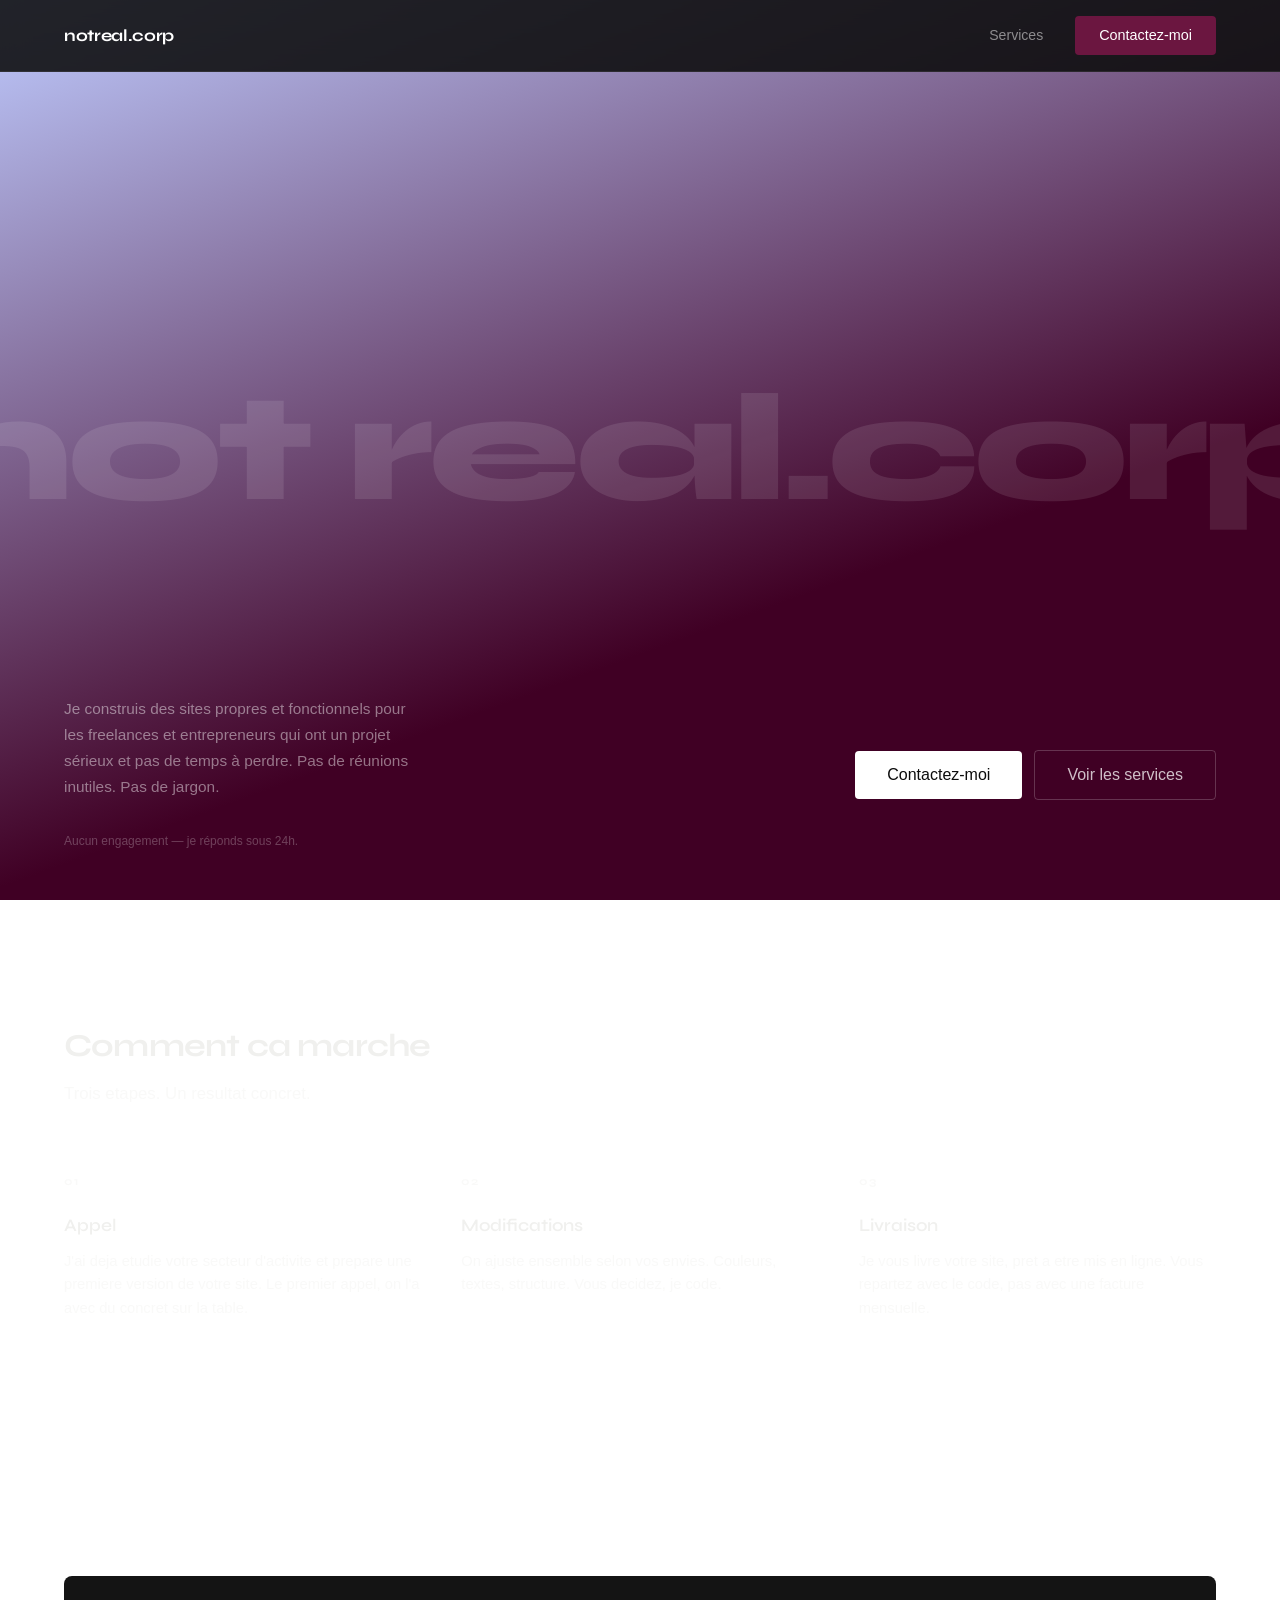
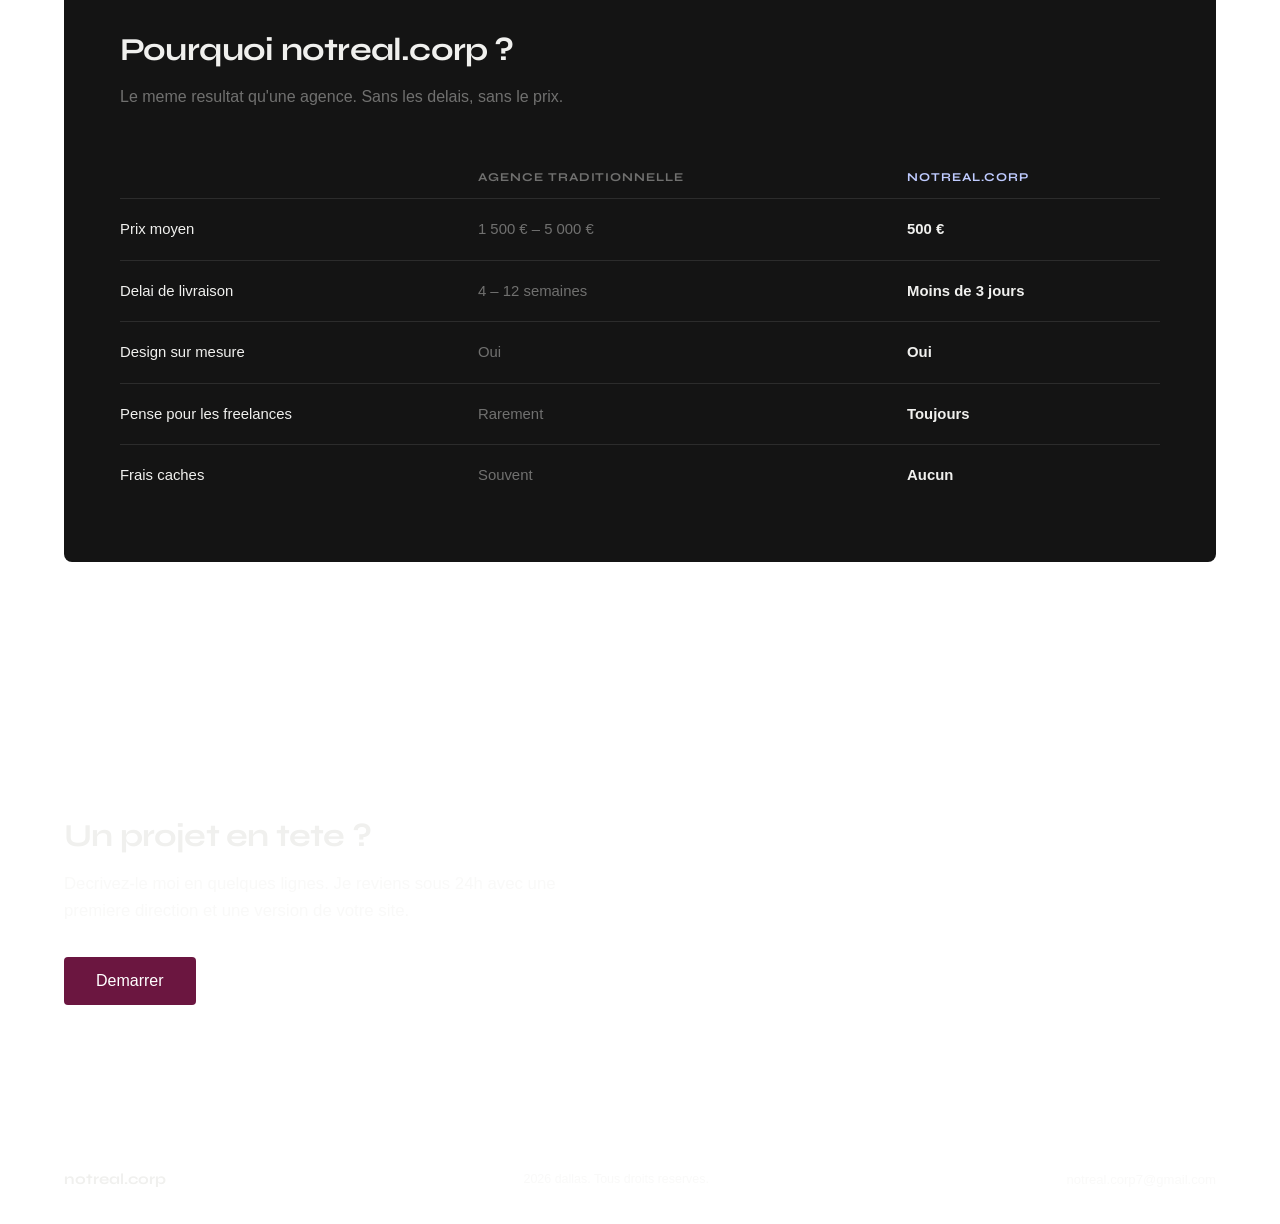
==== index.html @ 675e1c9e "Add files via upload" ====
<!DOCTYPE html>
<html lang="fr">
<head>
  <meta charset="UTF-8" />
  <meta name="viewport" content="width=device-width, initial-scale=1.0" />
  <meta name="description" content="notreal.corp — Sites web sur mesure pour freelances et entrepreneurs. 500 €, livré en moins de 3 jours." />
  <title>notreal.corp — Votre site web, livré en 3 jours</title>
  <link rel="stylesheet" href="styles.css" />
</head>
<body>

  <!-- NAV -->
  <nav class="nav" aria-label="Navigation principale">
    <div class="nav-inner">
      <a href="index.html" class="nav-logo">notreal.corp</a>

      <div class="nav-links">
        <a href="services.html">Services</a>
        <a href="contact.html" class="btn btn-primary">Contactez-moi</a>
      </div>

      <button class="nav-hamburger" aria-label="Menu" aria-expanded="false">
        <span></span>
        <span></span>
        <span></span>
      </button>
    </div>
  </nav>

  <div class="nav-mobile" aria-label="Menu mobile">
    <a href="index.html">Accueil</a>
    <a href="services.html">Services</a>
    <a href="contact.html">Contact</a>
  </div>

  <main>

    <!-- HERO -->
    <section class="hero">
      <span class="hero-watermark" aria-hidden="true">not real.corp</span>

      <div class="hero-bottom reveal reveal-d2">
        <p class="hero-sub">
          Je construis des sites propres et fonctionnels pour les freelances et entrepreneurs
          qui ont un projet sérieux et pas de temps à perdre.
          Pas de réunions inutiles. Pas de jargon.
        </p>

        <div class="hero-actions">
          <a href="contact.html" class="btn btn-hero-primary btn-lg">Contactez-moi</a>
          <a href="services.html" class="btn btn-hero-outline btn-lg">Voir les services</a>
        </div>

        <p class="hero-note">Aucun engagement — je réponds sous 24h.</p>
      </div>
    </section>

    <!-- STEPS -->
    <section>
      <div class="container">
        <div class="steps-header reveal">
          <h2>Comment ca marche</h2>
          <p>Trois etapes. Un resultat concret.</p>
        </div>

        <div class="steps-grid">
          <div class="step reveal">
            <div class="step-number">01</div>
            <div class="step-title">Appel</div>
            <p class="step-desc">
              J'ai deja etudie votre secteur d'activite et prepare une premiere
              version de votre site. Le premier appel, on l'a avec du concret sur la table.
            </p>
          </div>

          <div class="step reveal reveal-d1">
            <div class="step-number">02</div>
            <div class="step-title">Modifications</div>
            <p class="step-desc">
              On ajuste ensemble selon vos envies. Couleurs, textes, structure.
              Vous decidez, je code.
            </p>
          </div>

          <div class="step reveal reveal-d2">
            <div class="step-number">03</div>
            <div class="step-title">Livraison</div>
            <p class="step-desc">
              Je vous livre votre site, pret a etre mis en ligne.
              Vous repartez avec le code, pas avec une facture mensuelle.
            </p>
          </div>
        </div>
      </div>
    </section>

    <!-- COMPARE -->
    <section>
      <div class="container">
        <div class="compare-wrap reveal">
          <div class="compare-header">
            <h2>Pourquoi notreal.corp ?</h2>
            <p>Le meme resultat qu'une agence. Sans les delais, sans le prix.</p>
          </div>

          <table class="compare-table" aria-label="Comparaison notreal.corp vs agence traditionnelle">
            <thead>
              <tr>
                <th scope="col"></th>
                <th scope="col">Agence traditionnelle</th>
                <th scope="col">notreal.corp</th>
              </tr>
            </thead>
            <tbody>
              <tr>
                <td>Prix moyen</td>
                <td>1 500 € – 5 000 €</td>
                <td>500 €</td>
              </tr>
              <tr>
                <td>Delai de livraison</td>
                <td>4 – 12 semaines</td>
                <td>Moins de 3 jours</td>
              </tr>
              <tr>
                <td>Design sur mesure</td>
                <td>Oui</td>
                <td>Oui</td>
              </tr>
              <tr>
                <td>Pense pour les freelances</td>
                <td>Rarement</td>
                <td>Toujours</td>
              </tr>
              <tr>
                <td>Frais caches</td>
                <td>Souvent</td>
                <td>Aucun</td>
              </tr>
            </tbody>
          </table>
        </div>
      </div>
    </section>

    <!-- CTA FINAL -->
    <section>
      <div class="container">
        <div class="reveal" style="max-width:640px;">
          <h2>Un projet en tete ?</h2>
          <p style="margin-top:16px;font-size:1.05rem;">
            Decrivez-le moi en quelques lignes. Je reviens sous 24h avec une premiere
            direction et une version de votre site.
          </p>
          <a href="contact.html" class="btn btn-primary btn-lg" style="margin-top:32px;display:inline-flex;">
            Demarrer
          </a>
        </div>
      </div>
    </section>

  </main>

  <!-- FOOTER -->
  <footer>
    <div class="container">
      <div class="footer-inner">
        <span class="footer-logo">notreal.corp</span>
        <p class="footer-copy">2026 dallas. Tous droits reserves.</p>
        <div class="footer-email">
          <a href="mailto:notreal.corp7@gmail.com">notreal.corp7@gmail.com</a>
        </div>
      </div>
    </div>
  </footer>

  <script src="main.js"></script>
</body>
</html>
---- styles.css ----
﻿@import url('https://fonts.bunny.net/css?family=syne:400,600,700,800|dm-sans:300,400,500&display=swap');

/* =====================
   VARIABLES
   ===================== */
:root {
  --bg:           #400024;
  --bg-gradient:  linear-gradient(160deg, #BFCBFF 0%, #400024 65%);
  --bg-surface:   #141414;
  --text:         #f0f0ee;
  --text-muted:   rgba(240,240,238,.42);
  --accent:        #6b1640;
  --accent-bright: #BFCBFF;
  --accent-glow:   rgba(191,203,255,.12);
  --border:       rgba(255,255,255,.1);

  --font-display: 'Syne', sans-serif;
  --font-body:    'DM Sans', sans-serif;

  --nav-height:   72px;
  --pad:          24px;

  --ease-out: cubic-bezier(0.2, 0, 0, 1);
}

/* =====================
   RESET
   ===================== */
*, *::before, *::after { box-sizing: border-box; margin: 0; padding: 0; }
html  { font-size: 16px; scroll-behavior: smooth; }
body  {
  font-family: var(--font-body);
  background:  var(--bg-gradient);
  background-attachment: fixed;
  color:       var(--text);
  line-height: 1.65;
  -webkit-font-smoothing: antialiased;
}
img, svg { display: block; max-width: 100%; }
a   { color: inherit; text-decoration: none; }
ul  { list-style: none; }

/* =====================
   TYPOGRAPHY
   ===================== */
h1, h2, h3, h4 {
  font-family:    var(--font-display);
  line-height:    1.12;
  letter-spacing: -0.025em;
}
h1 { font-size: clamp(2rem, 3.5vw, 4rem); font-weight: 700; }
h2 { font-size: clamp(1.5rem, 2.5vw, 2.8rem); font-weight: 700; }
h3 { font-size: clamp(1.1rem, 1.5vw, 1.4rem); font-weight: 600; }

p  { color: var(--text-muted); max-width: 60ch; }

/* =====================
   LAYOUT
   ===================== */
.container {
  width:   100%;
  padding: 0 var(--pad);
}

section { padding: 88px 0; }

@media (min-width: 768px) {
  section   { padding: 128px 0; }
  :root     { --pad: 48px; }
}
@media (min-width: 1200px) {
  :root { --pad: 64px; }
}

/* =====================
   NAV
   ===================== */
.nav {
  position:   fixed;
  inset:      0 0 auto;
  height:     var(--nav-height);
  background: rgba(12,12,12,.88);
  backdrop-filter: blur(14px);
  -webkit-backdrop-filter: blur(14px);
  border-bottom: 1px solid rgba(255,255,255,.08);
  z-index:    100;
  transition: box-shadow 200ms var(--ease-out);
}
.nav.scrolled { box-shadow: 0 2px 24px rgba(0,0,0,.5); }
.nav-logo { color: #fff; }
.nav-hamburger span { background: #fff; }

.nav-inner {
  max-width:  var(--container);
  margin:     0 auto;
  padding:    0 var(--pad);
  height:     100%;
  display:    flex;
  align-items: center;
  justify-content: space-between;
}

.nav-logo {
  font-family: var(--font-display);
  font-weight: 700;
  font-size:   1.05rem;
  letter-spacing: -0.02em;
}

.nav-links {
  display:     none;
  align-items: center;
  gap:         2rem;
}
.nav-links a:not(.btn) {
  font-size:   .88rem;
  font-weight: 500;
  color:       rgba(255,255,255,.5);
  transition:  color 150ms var(--ease-out);
}
.nav-links a:not(.btn):hover,
.nav-links a:not(.btn).active { color: #fff; }

.nav-hamburger {
  display:         flex;
  flex-direction:  column;
  gap:             5px;
  cursor:          pointer;
  padding:         8px;
  background:      none;
  border:          none;
}
.nav-hamburger span {
  display:          block;
  width:            22px;
  height:           2px;
  background:       #fff;
  transform-origin: center;
  transition:       transform 200ms var(--ease-out), opacity 200ms var(--ease-out);
}
.nav-hamburger.open span:nth-child(1) { transform: translateY(7px) rotate(45deg); }
.nav-hamburger.open span:nth-child(2) { opacity: 0; }
.nav-hamburger.open span:nth-child(3) { transform: translateY(-7px) rotate(-45deg); }

.nav-mobile {
  display:         none;
  position:        fixed;
  top:             var(--nav-height);
  inset-inline:    0;
  background:      #0c0c0c;
  border-bottom:   1px solid rgba(255,255,255,.08);
  padding:         28px var(--pad);
  flex-direction:  column;
  gap:             20px;
  z-index:         99;
}
.nav-mobile.open { display: flex; }
.nav-mobile a { font-size: 1.1rem; font-weight: 500; }

@media (min-width: 768px) {
  .nav-links    { display: flex; }
  .nav-hamburger { display: none; }
}

/* =====================
   BUTTONS
   ===================== */
.btn {
  display:         inline-flex;
  align-items:     center;
  justify-content: center;
  padding:         12px 24px;
  font-family:     var(--font-body);
  font-size:       .9rem;
  font-weight:     500;
  border-radius:   4px;
  cursor:          pointer;
  border:          none;
  line-height:     1;
  transition:      background 200ms var(--ease-out),
                   color 200ms var(--ease-out),
                   box-shadow 200ms var(--ease-out);
}
.btn:active { transform: scale(0.97); }

.btn-primary { background: var(--accent); color: #fff; }
.btn-primary:hover {
  background:  #4f0f30;
  box-shadow:  0 4px 20px rgba(107,22,64,.28);
}

.btn-outline {
  background:  transparent;
  color:       var(--text);
  border:      1.5px solid var(--border);
}
.btn-outline:hover {
  border-color: var(--text);
  background:   var(--bg-surface);
}

.btn-lg { padding: 16px 32px; font-size: 1rem; }

/* =====================
   ANIMATIONS
   ===================== */
.reveal {
  opacity:    0;
  transform:  translateY(20px);
  transition: opacity 480ms var(--ease-out), transform 480ms var(--ease-out);
}
.reveal.visible { opacity: 1; transform: translateY(0); }

.reveal-d1 { transition-delay:  80ms; }
.reveal-d2 { transition-delay: 160ms; }
.reveal-d3 { transition-delay: 240ms; }

/* =====================
   FOOTER
   ===================== */
footer {
  border-top: 1px solid var(--border);
  padding:    32px 0;
}
.footer-inner {
  display:        flex;
  flex-direction: column;
  gap:            12px;
}
@media (min-width: 768px) {
  .footer-inner {
    flex-direction:  row;
    justify-content: space-between;
    align-items:     center;
  }
}
.footer-logo {
  font-family: var(--font-display);
  font-weight: 700;
  font-size:   .95rem;
}
.footer-copy {
  font-size: .78rem;
  color:     var(--text-muted);
  max-width: none;
}
.footer-email a {
  font-size:      .82rem;
  color:          var(--text-muted);
  border-bottom:  1px solid var(--border);
  padding-bottom: 1px;
  transition:     color 150ms var(--ease-out), border-color 150ms var(--ease-out);
}
.footer-email a:hover { color: var(--text); border-color: var(--text); }

/* =====================
   INDEX â€” HERO
   ===================== */
.hero {
  position:        relative;
  overflow:        hidden;
  height:          100svh;
  min-height:      600px;
  display:         flex;
  justify-content: center;
  align-items:     center;
  padding-bottom:  20vh;
}

.hero-watermark {
  position:       absolute;
  top:            50%;
  left:           50%;
  transform:      translate(-50%, -50%);
  font-family:    var(--font-display);
  font-weight:    800;
  font-size:      clamp(3rem, 12vw, 12rem);
  letter-spacing: -0.04em;
  color:          rgba(255,255,255,.1);
  white-space:    nowrap;
  pointer-events: none;
  user-select:    none;
}

.hero-inner {
  display:         flex;
  align-items:     center;
  justify-content: flex-end;
  width:           100%;
  padding:         0 var(--pad);
  padding-right:   25vw;
}

.hero h1 {
  color:          #fff;
  font-size:      clamp(2.8rem, 5.5vw, 7rem);
  font-weight:    800;
  letter-spacing: -0.04em;
  line-height:    0.95;
  max-width:      none;
  text-align:     center;
}

.hero-tagline {
  font-size:   clamp(.95rem, 1.4vw, 1.15rem);
  color:       rgba(255,255,255,.5);
  max-width:   52ch;
  line-height: 1.6;
  margin-top:  20px;
}
.hero-tagline em {
  font-style: normal;
  color:      var(--accent-bright);
}

.hero-bottom {
  position:        absolute;
  bottom:          48px;
  left:            var(--pad);
  right:           var(--pad);
  display:         flex;
  flex-wrap:       wrap;
  align-items:     flex-end;
  justify-content: space-between;
  gap:             24px;
}

.hero-bottom {
  display:         flex;
  flex-wrap:       wrap;
  align-items:     flex-end;
  justify-content: space-between;
  gap:             32px;
}

.hero-sub {
  font-size:   clamp(.88rem, 1.2vw, 1rem);
  color:       rgba(255,255,255,.45);
  max-width:   42ch;
  line-height: 1.7;
}

.hero-actions {
  display:     flex;
  flex-wrap:   wrap;
  align-items: center;
  gap:         12px;
}

.hero-note {
  width:     100%;
  font-size: .75rem;
  color:     rgba(255,255,255,.25);
  max-width: none;
}

/* Boutons specifiques au hero sombre */
.btn-hero-primary {
  background: #fff;
  color:      #0c0c0c;
}
.btn-hero-primary:hover {
  background:  #e8e8e4;
  box-shadow:  0 4px 20px rgba(255,255,255,.15);
}
.btn-hero-outline {
  background:   transparent;
  color:        rgba(255,255,255,.75);
  border:       1.5px solid rgba(255,255,255,.2);
}
.btn-hero-outline:hover {
  border-color: rgba(255,255,255,.5);
  color:        #fff;
  background:   rgba(255,255,255,.06);
}


/* =====================
   INDEX â€” STEPS
   ===================== */
.steps-header { margin-bottom: 64px; }
.steps-header p { margin-top: 16px; font-size: 1.05rem; }

.steps-grid {
  display: grid;
  gap:     48px;
}
@media (min-width: 768px) {
  .steps-grid { grid-template-columns: repeat(3, 1fr); gap: 40px; }
}

.step-number {
  font-family:    var(--font-display);
  font-weight:    700;
  font-size:      .72rem;
  letter-spacing: .1em;
  color:          var(--text-muted);
  margin-bottom:  20px;
}
.step-title {
  font-size:     1.1rem;
  font-weight:   600;
  margin-bottom: 10px;
  font-family:   var(--font-display);
}
.step-desc {
  font-size:   .92rem;
  line-height: 1.6;
}

/* =====================
   INDEX â€” COMPARE
   ===================== */
.compare-wrap {
  background:    var(--bg-surface);
  border-radius: 8px;
  padding:       48px 32px;
}
@media (min-width: 768px) { .compare-wrap { padding: 56px 56px; } }

.compare-header { margin-bottom: 48px; }
.compare-header p { margin-top: 16px; }

.compare-table {
  width:           100%;
  border-collapse: collapse;
}
.compare-table th {
  text-align:    left;
  font-family:   var(--font-display);
  font-size:     .75rem;
  font-weight:   700;
  padding:       10px 0;
  border-bottom: 1.5px solid var(--border);
  text-transform: uppercase;
  letter-spacing: .08em;
  color:         var(--text-muted);
}
.compare-table th:last-child { color: var(--accent-bright); }

.compare-table td {
  padding:       18px 0;
  border-bottom: 1px solid var(--border);
  font-size:     .93rem;
  vertical-align: middle;
}
.compare-table tr:last-child td { border-bottom: none; }
.compare-table td:nth-child(2)  { color: var(--text-muted); }
.compare-table td:last-child    { font-weight: 600; }

.compare-table tbody tr {
  opacity:    0;
  transform:  translateY(6px);
  transition: opacity 320ms var(--ease-out), transform 320ms var(--ease-out);
}
.compare-table tbody tr.visible { opacity: 1; transform: none; }

/* =====================
   SERVICES â€” PAGE HERO
   ===================== */
.page-hero {
  padding-top:    calc(var(--nav-height) + 80px);
  padding-bottom: 64px;
  border-bottom:  1px solid var(--border);
}
.page-hero h1 { margin-bottom: 20px; }
.page-hero p  { font-size: 1.1rem; }

/* =====================
   SERVICES â€” OFFER CARDS
   ===================== */
.offer-grid {
  display: grid;
  gap:     20px;
}
@media (min-width: 768px) { .offer-grid { grid-template-columns: repeat(2, 1fr); } }

.offer-card {
  background:    var(--bg-surface);
  border-radius: 6px;
  padding:       36px;
}
.offer-card-label {
  font-size:      .72rem;
  font-weight:    700;
  letter-spacing: .12em;
  text-transform: uppercase;
  color:          var(--text-muted);
  margin-bottom:  24px;
}
.offer-card ul { display: flex; flex-direction: column; gap: 14px; }
.offer-card li {
  display:     flex;
  align-items: flex-start;
  gap:         12px;
  font-size:   .93rem;
  line-height: 1.5;
}
.offer-card li::before {
  content:     attr(data-marker);
  font-weight: 700;
  flex-shrink: 0;
  margin-top:  1px;
  width:       14px;
}
.offer-card.included li::before { color: var(--accent-bright); content: '+'; }
.offer-card.excluded  li::before { color: var(--border);  content: 'â€”'; }

/* =====================
   SERVICES â€” PRICE BLOCK
   ===================== */
.price-block {
  display:        flex;
  flex-direction: column;
  gap:            8px;
}
.price-amount {
  font-family:    var(--font-display);
  font-weight:    800;
  font-size:      clamp(3rem, 8vw, 6rem);
  letter-spacing: -0.04em;
  line-height:    1;
  color:          var(--text);
}
.price-label {
  font-size: .9rem;
  color:     var(--text-muted);
  max-width: none;
}

/* =====================
   SERVICES â€” CLIENTS
   ===================== */
.clients-grid {
  display:   grid;
  gap:       12px;
  grid-template-columns: repeat(2, 1fr);
}
@media (min-width: 768px) {
  .clients-grid { grid-template-columns: repeat(4, 1fr); }
}
.client-tag {
  background:    var(--bg-surface);
  border:        1px solid var(--border);
  border-radius: 4px;
  padding:       16px;
  font-size:     .88rem;
  font-weight:   500;
  text-align:    center;
}

/* =====================
   SERVICES â€” HONESTY BANNER
   ===================== */
.honesty-banner {
  background:    var(--accent);
  border-radius: 8px;
  padding:       48px 36px;
}
@media (min-width: 768px) { .honesty-banner { padding: 56px; } }

.honesty-banner h2 { color: #fff; margin-bottom: 8px; }
.honesty-banner > p { color: rgba(255,255,255,.7); max-width: none; margin-bottom: 40px; }

.honesty-items {
  display: grid;
  gap:     28px;
}
@media (min-width: 768px) { .honesty-items { grid-template-columns: repeat(3, 1fr); } }

.honesty-item strong {
  display:       block;
  color:         #fff;
  font-weight:   600;
  margin-bottom: 6px;
  font-size:     .95rem;
}
.honesty-item p {
  color:    rgba(255,255,255,.65);
  font-size: .88rem;
  max-width: none;
}

/* =====================
   SERVICES â€” ABOUT
   ===================== */
.about-grid {
  display: grid;
  gap:     64px;
  align-items: center;
}
@media (min-width: 768px) {
  .about-grid { grid-template-columns: 260px 1fr; }
}

.about-photo {
  aspect-ratio: 3/4;
  background:   var(--bg-surface);
  border-radius: 6px;
  border:        1.5px dashed var(--border);
  display:       flex;
  align-items:   center;
  justify-content: center;
  font-size:     .8rem;
  color:         var(--text-muted);
  text-align:    center;
  padding:       16px;
  max-width:     260px;
}

.about-content { display: flex; flex-direction: column; gap: 20px; }
.about-content h2 { margin-bottom: 4px; }
.about-content p  { font-size: 1rem; }

/* =====================
   CONTACT â€” SIMPLE
   ===================== */
.contact-simple {
  min-height:      100svh;
  display:         flex;
  flex-direction:  column;
  justify-content: center;
  padding-top:     var(--nav-height);
}
.contact-simple h1   { margin-bottom: 20px; }
.contact-simple > .container > p {
  font-size: 1.05rem;
  max-width: 50ch;
}
.contact-email-link {
  display:        inline-block;
  margin-top:     48px;
  font-family:    var(--font-display);
  font-weight:    700;
  font-size:      clamp(1.6rem, 5vw, 3.5rem);
  letter-spacing: -0.02em;
  color:          var(--text);
  border-bottom:  2px solid var(--border);
  padding-bottom: 8px;
  transition:     color 200ms var(--ease-out), border-color 200ms var(--ease-out);
}
.contact-email-link:hover {
  color:        var(--accent-bright);
  border-color: var(--accent-bright);
}

/* =====================
   CONTACT â€” OLD FORM (unused, kept for reference)
   ===================== */
.contact-page {
  padding-top:    calc(var(--nav-height) + 80px);
  padding-bottom: 120px;
}
.contact-grid {
  display: grid;
  gap:     80px;
}
@media (min-width: 768px) {
  .contact-grid { grid-template-columns: 1fr 1.5fr; }
}

.contact-info {
  display:        flex;
  flex-direction: column;
  gap:            40px;
  padding-top:    6px;
}
.contact-info h1 { margin-bottom: 12px; }
.contact-info > p { font-size: 1rem; max-width: none; }

.contact-detail { display: flex; flex-direction: column; gap: 6px; }
.contact-detail-label {
  font-size:      .72rem;
  font-weight:    700;
  letter-spacing: .1em;
  text-transform: uppercase;
  color:          var(--text-muted);
}
.contact-detail a {
  font-size:     .95rem;
  font-weight:   500;
  border-bottom: 1px solid var(--border);
  padding-bottom: 1px;
  width:         fit-content;
  transition:    border-color 150ms var(--ease-out);
}
.contact-detail a:hover { border-color: var(--text); }

/* Form */
.form { display: flex; flex-direction: column; gap: 20px; }

.field { display: flex; flex-direction: column; gap: 8px; }
.field label {
  font-size:   .85rem;
  font-weight: 500;
}
.field input,
.field textarea {
  font-family: var(--font-body);
  font-size:   .93rem;
  background:  var(--bg);
  border:      1.5px solid var(--border);
  border-radius: 4px;
  padding:     12px 16px;
  color:       var(--text);
  outline:     none;
  width:       100%;
  transition:  border-color 150ms var(--ease-out), box-shadow 150ms var(--ease-out);
}
.field input::placeholder,
.field textarea::placeholder {
  color:   var(--text-muted);
  opacity: .55;
}
.field input:focus,
.field textarea:focus {
  border-color: var(--accent);
  box-shadow:   0 0 0 3px rgba(107,22,64,.09);
}
.field textarea {
  resize:     vertical;
  min-height: 148px;
  line-height: 1.6;
}

.form-note {
  font-size: .8rem;
  color:     var(--text-muted);
  max-width: none;
}

.form-success {
  display:       none;
  background:    var(--accent-glow);
  border:        1px solid rgba(107,22,64,.2);
  border-radius: 4px;
  padding:       20px 24px;
  color:         var(--accent);
  font-weight:   500;
  font-size:     .93rem;
}
.form-success.show { display: block; }
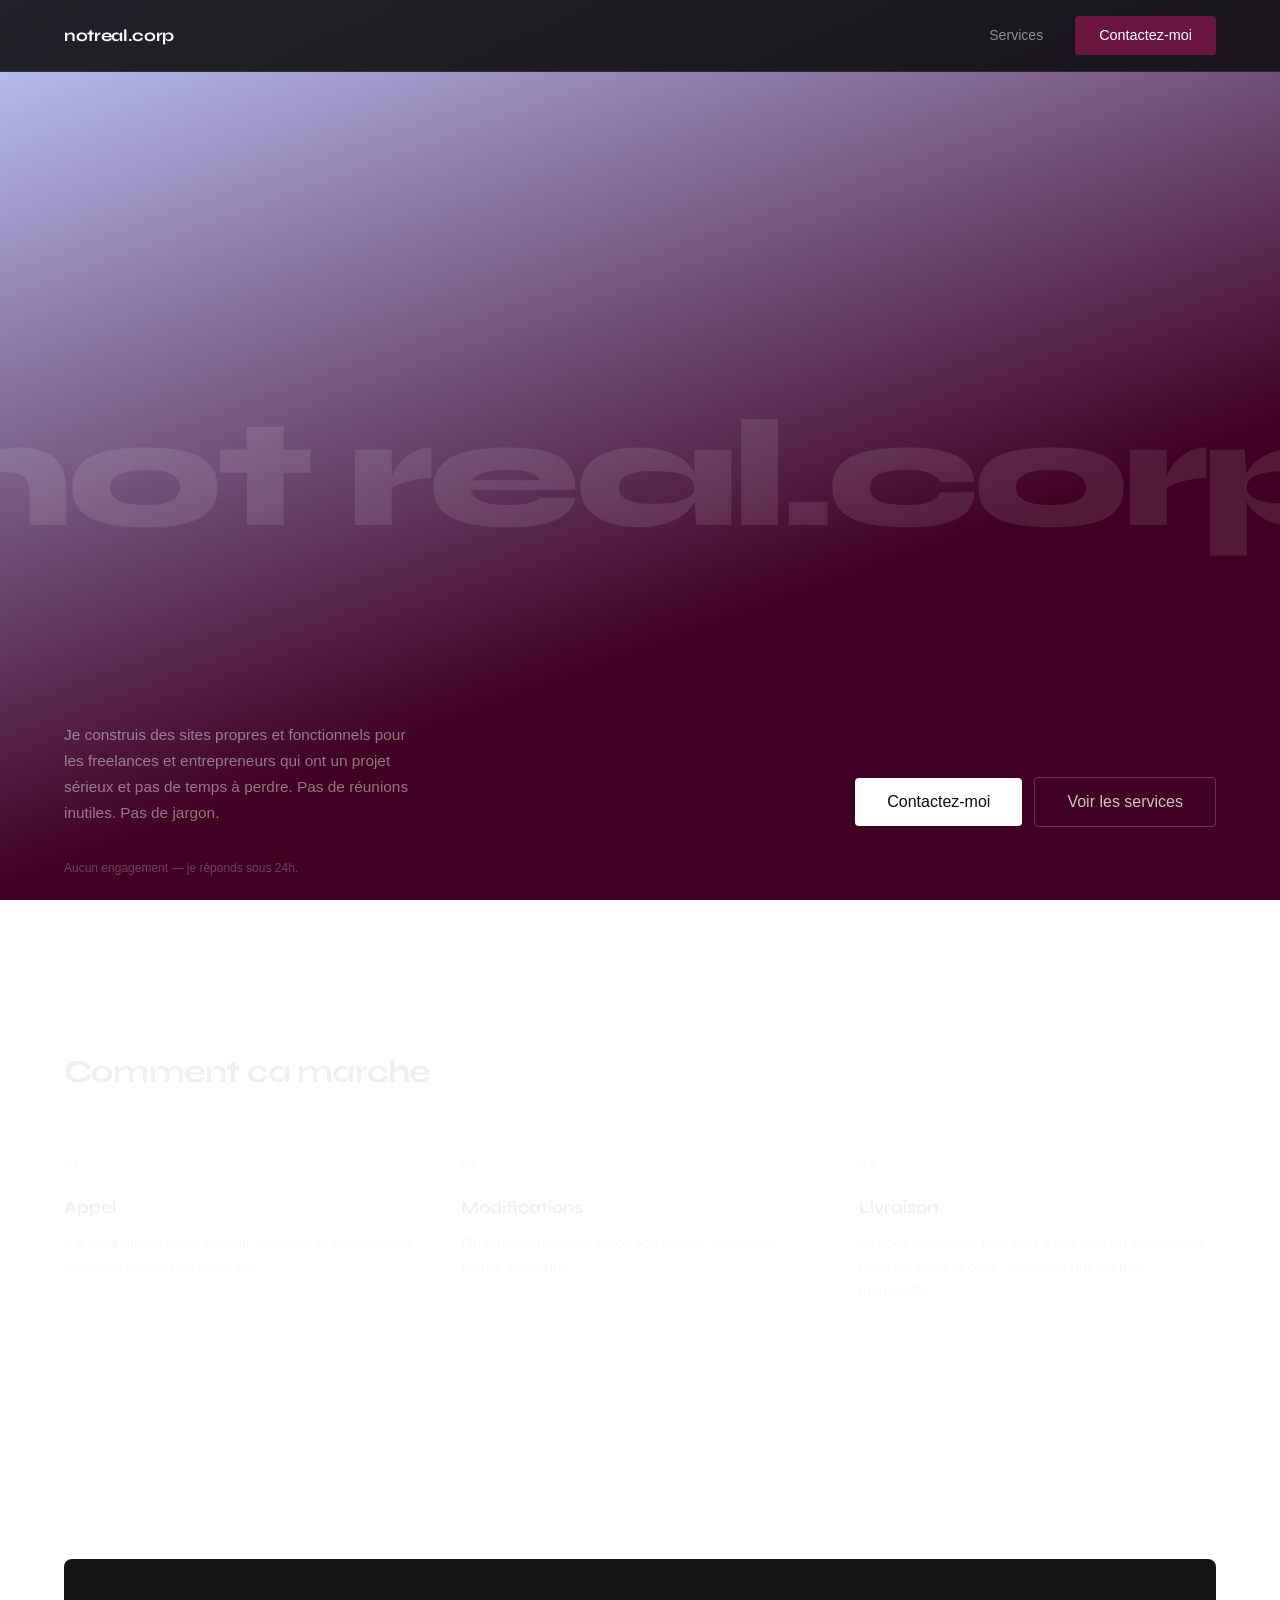
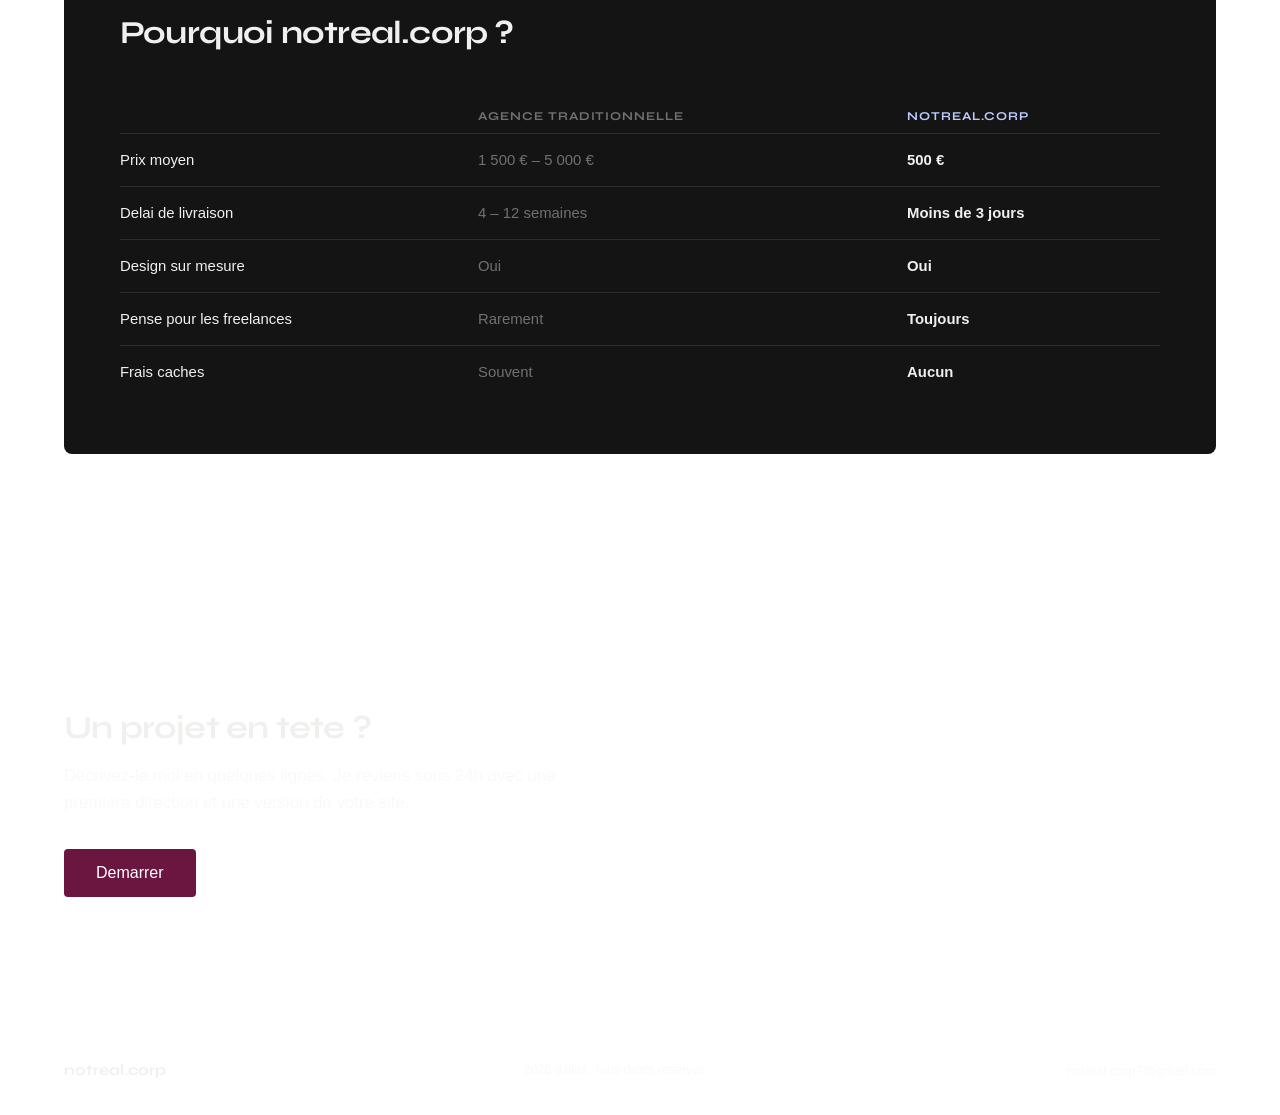
==== commit 82bec28f: "Add files via upload" ====
--- a/index.html
+++ b/index.html
@@ -1,4 +1,4 @@
-<!DOCTYPE html>
+?<!DOCTYPE html>
 <html lang="fr">
 <head>
   <meta charset="UTF-8" />
@@ -12,7 +12,7 @@
   <!-- NAV -->
   <nav class="nav" aria-label="Navigation principale">
     <div class="nav-inner">
-      <a href="index.html" class="nav-logo">notreal.corp</a>
+      <a href="./" class="nav-logo">notreal.corp</a>
 
       <div class="nav-links">
         <a href="services.html">Services</a>
@@ -28,7 +28,7 @@
   </nav>
 
   <div class="nav-mobile" aria-label="Menu mobile">
-    <a href="index.html">Accueil</a>
+    <a href="./">Accueil</a>
     <a href="services.html">Services</a>
     <a href="contact.html">Contact</a>
   </div>
@@ -60,7 +60,6 @@
       <div class="container">
         <div class="steps-header reveal">
           <h2>Comment ca marche</h2>
-          <p>Trois etapes. Un resultat concret.</p>
         </div>
 
         <div class="steps-grid">
@@ -69,7 +68,7 @@
             <div class="step-title">Appel</div>
             <p class="step-desc">
               J'ai deja etudie votre secteur d'activite et prepare une premiere
-              version de votre site. Le premier appel, on l'a avec du concret sur la table.
+              version de votre site.
             </p>
           </div>
 
@@ -78,7 +77,6 @@
             <div class="step-title">Modifications</div>
             <p class="step-desc">
               On ajuste ensemble selon vos envies. Couleurs, textes, structure.
-              Vous decidez, je code.
             </p>
           </div>
 
@@ -100,7 +98,6 @@
         <div class="compare-wrap reveal">
           <div class="compare-header">
             <h2>Pourquoi notreal.corp ?</h2>
-            <p>Le meme resultat qu'une agence. Sans les delais, sans le prix.</p>
           </div>
 
           <table class="compare-table" aria-label="Comparaison notreal.corp vs agence traditionnelle">
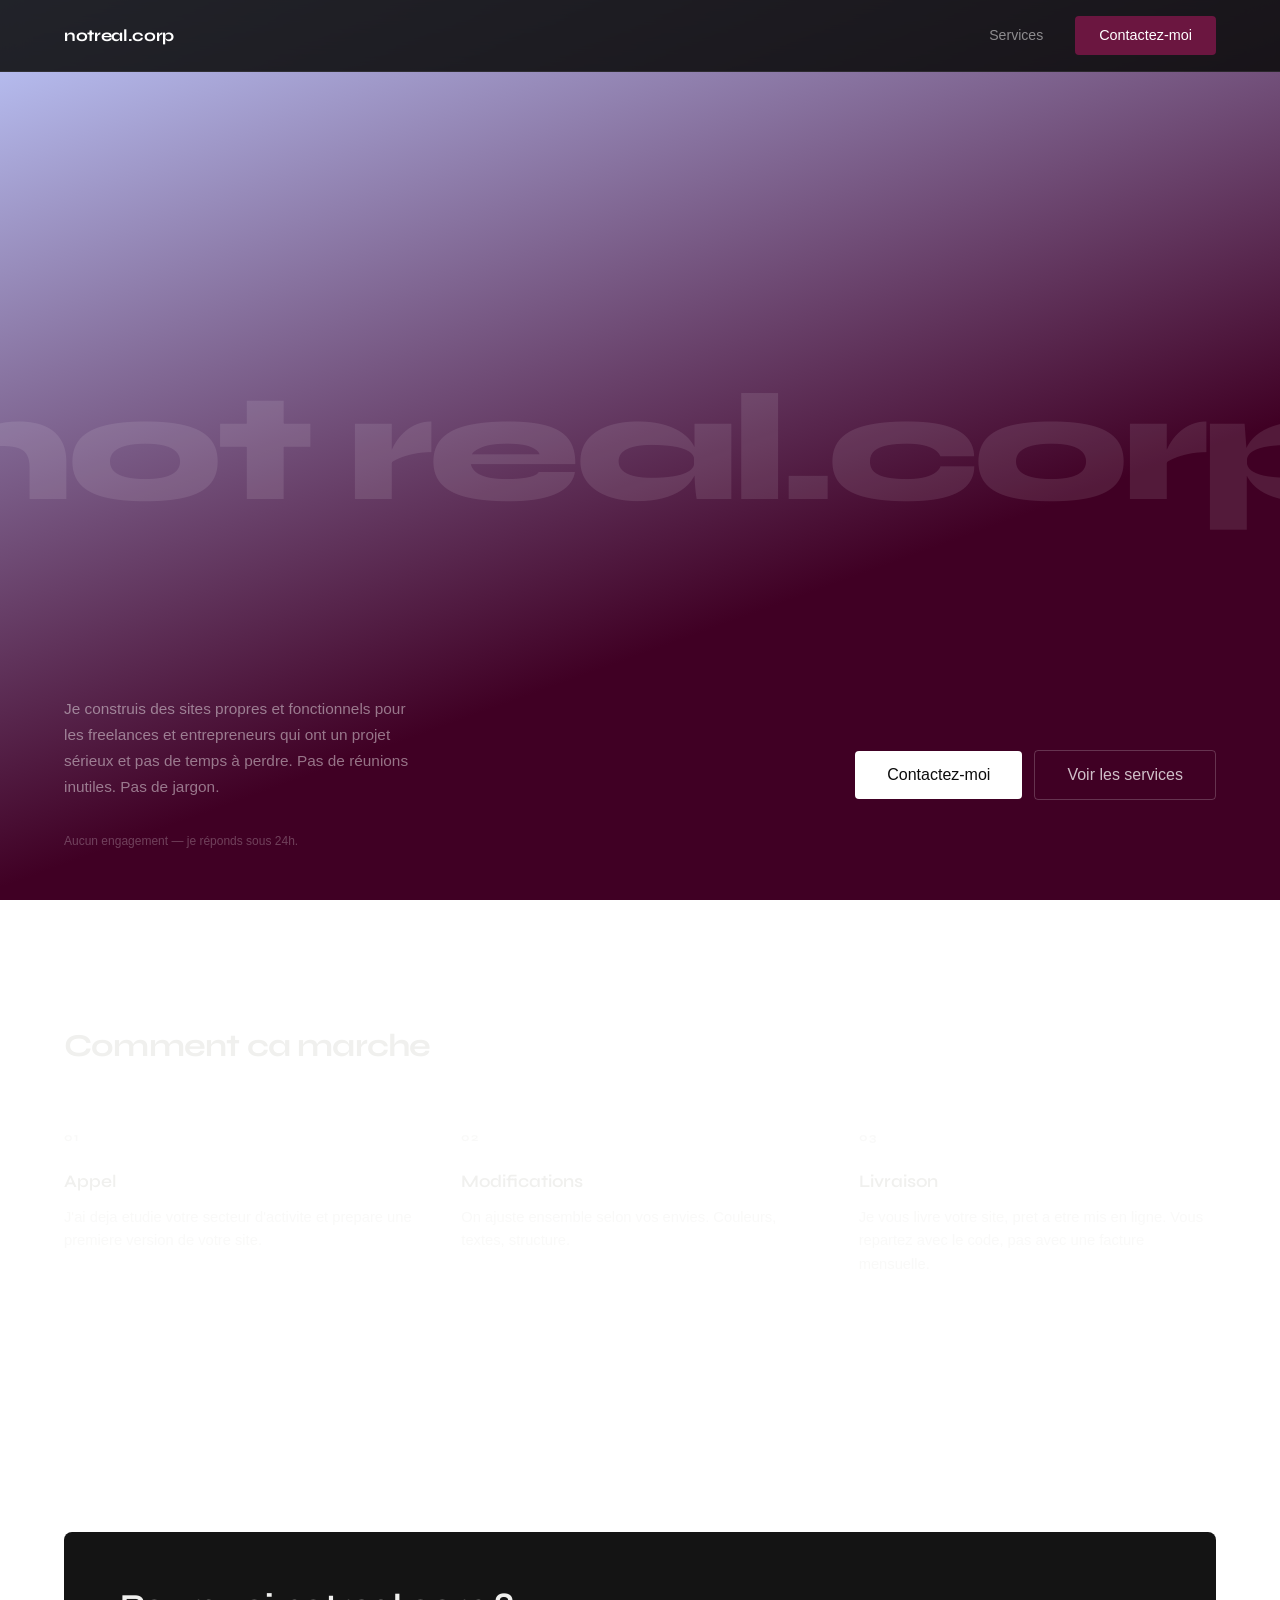
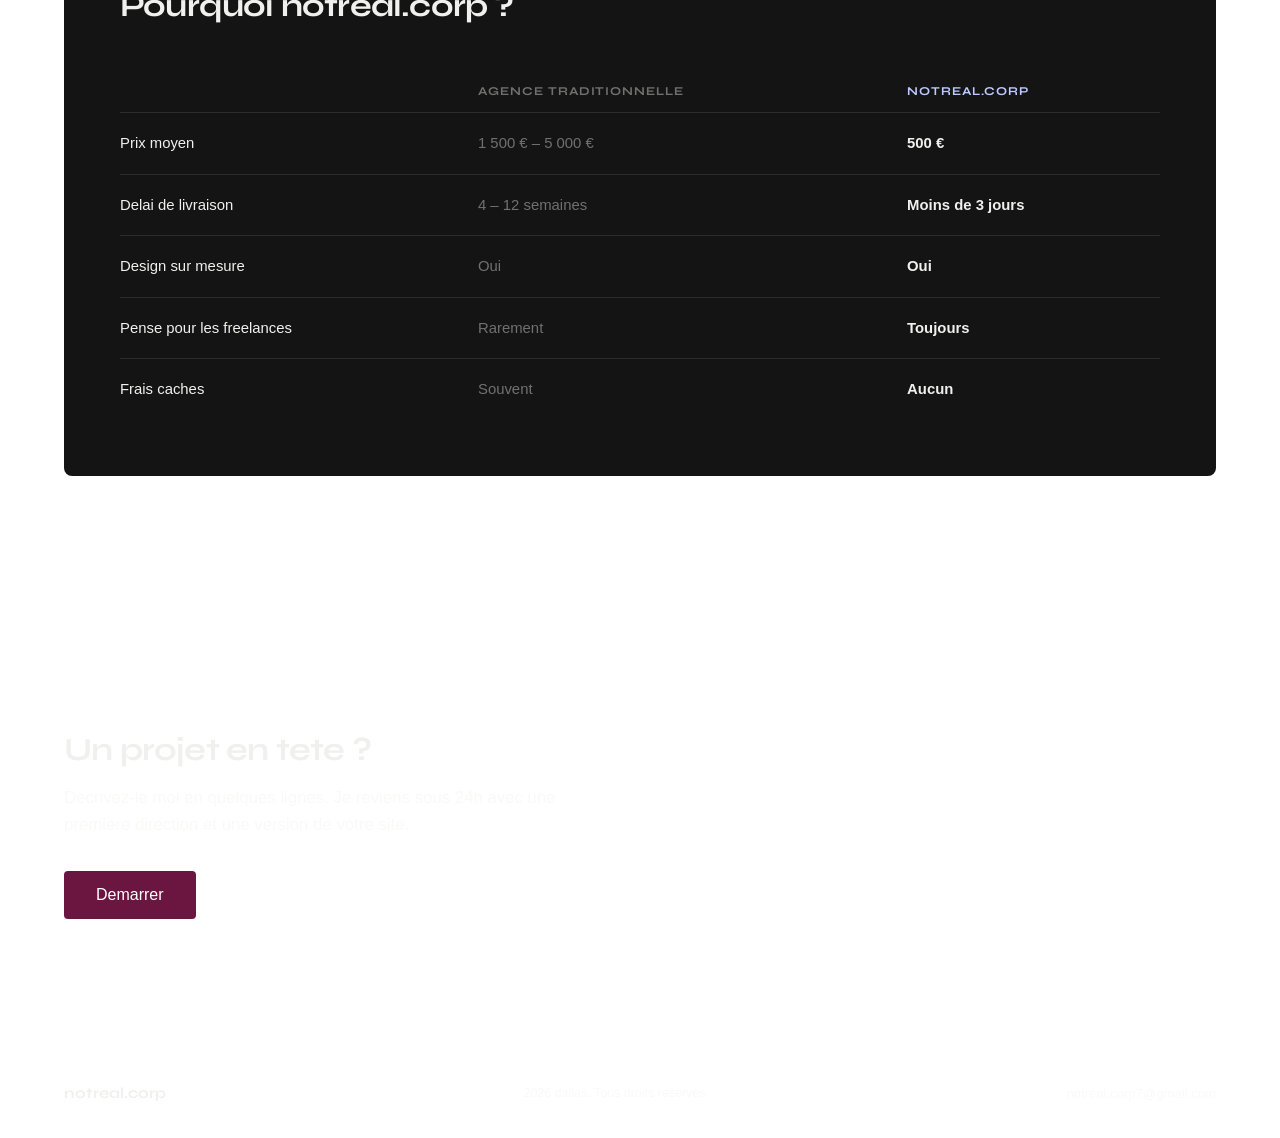
==== commit f82e1a76: "Add files via upload" ====
--- a/index.html
+++ b/index.html
@@ -1,10 +1,33 @@
-?<!DOCTYPE html>
+<!DOCTYPE html>
 <html lang="fr">
 <head>
   <meta charset="UTF-8" />
   <meta name="viewport" content="width=device-width, initial-scale=1.0" />
   <meta name="description" content="notreal.corp — Sites web sur mesure pour freelances et entrepreneurs. 500 €, livré en moins de 3 jours." />
   <title>notreal.corp — Votre site web, livré en 3 jours</title>
+
+  <!-- Favicon -->
+  <link rel="icon" type="image/png" sizes="32x32" href="favicon-32x32.png" />
+  <link rel="icon" type="image/png" sizes="16x16" href="favicon-16x16.png" />
+  <link rel="icon" type="image/png" sizes="96x96" href="favicon-96x96.png" />
+  <link rel="apple-touch-icon" sizes="180x180" href="apple-touch-icon.png" />
+  <link rel="icon" href="favicon.ico" />
+
+  <!-- Open Graph / Facebook / WhatsApp -->
+  <meta property="og:type" content="website" />
+  <meta property="og:title" content="notreal.corp — Votre site web, livré en 3 jours" />
+  <meta property="og:description" content="Sites web sur mesure pour freelances et entrepreneurs. 500 €, livré en moins de 3 jours." />
+  <meta property="og:image" content="https://notrealcorp.github.io/notreal.corp/og-image.png" />
+  <meta property="og:image:width" content="1200" />
+  <meta property="og:image:height" content="630" />
+  <meta property="og:url" content="https://notrealcorp.github.io/notreal.corp/" />
+
+  <!-- Twitter -->
+  <meta name="twitter:card" content="summary_large_image" />
+  <meta name="twitter:title" content="notreal.corp — Votre site web, livré en 3 jours" />
+  <meta name="twitter:description" content="Sites web sur mesure pour freelances et entrepreneurs. 500 €, livré en moins de 3 jours." />
+  <meta name="twitter:image" content="https://notrealcorp.github.io/notreal.corp/twitter-image.png" />
+
   <link rel="stylesheet" href="styles.css" />
 </head>
 <body>
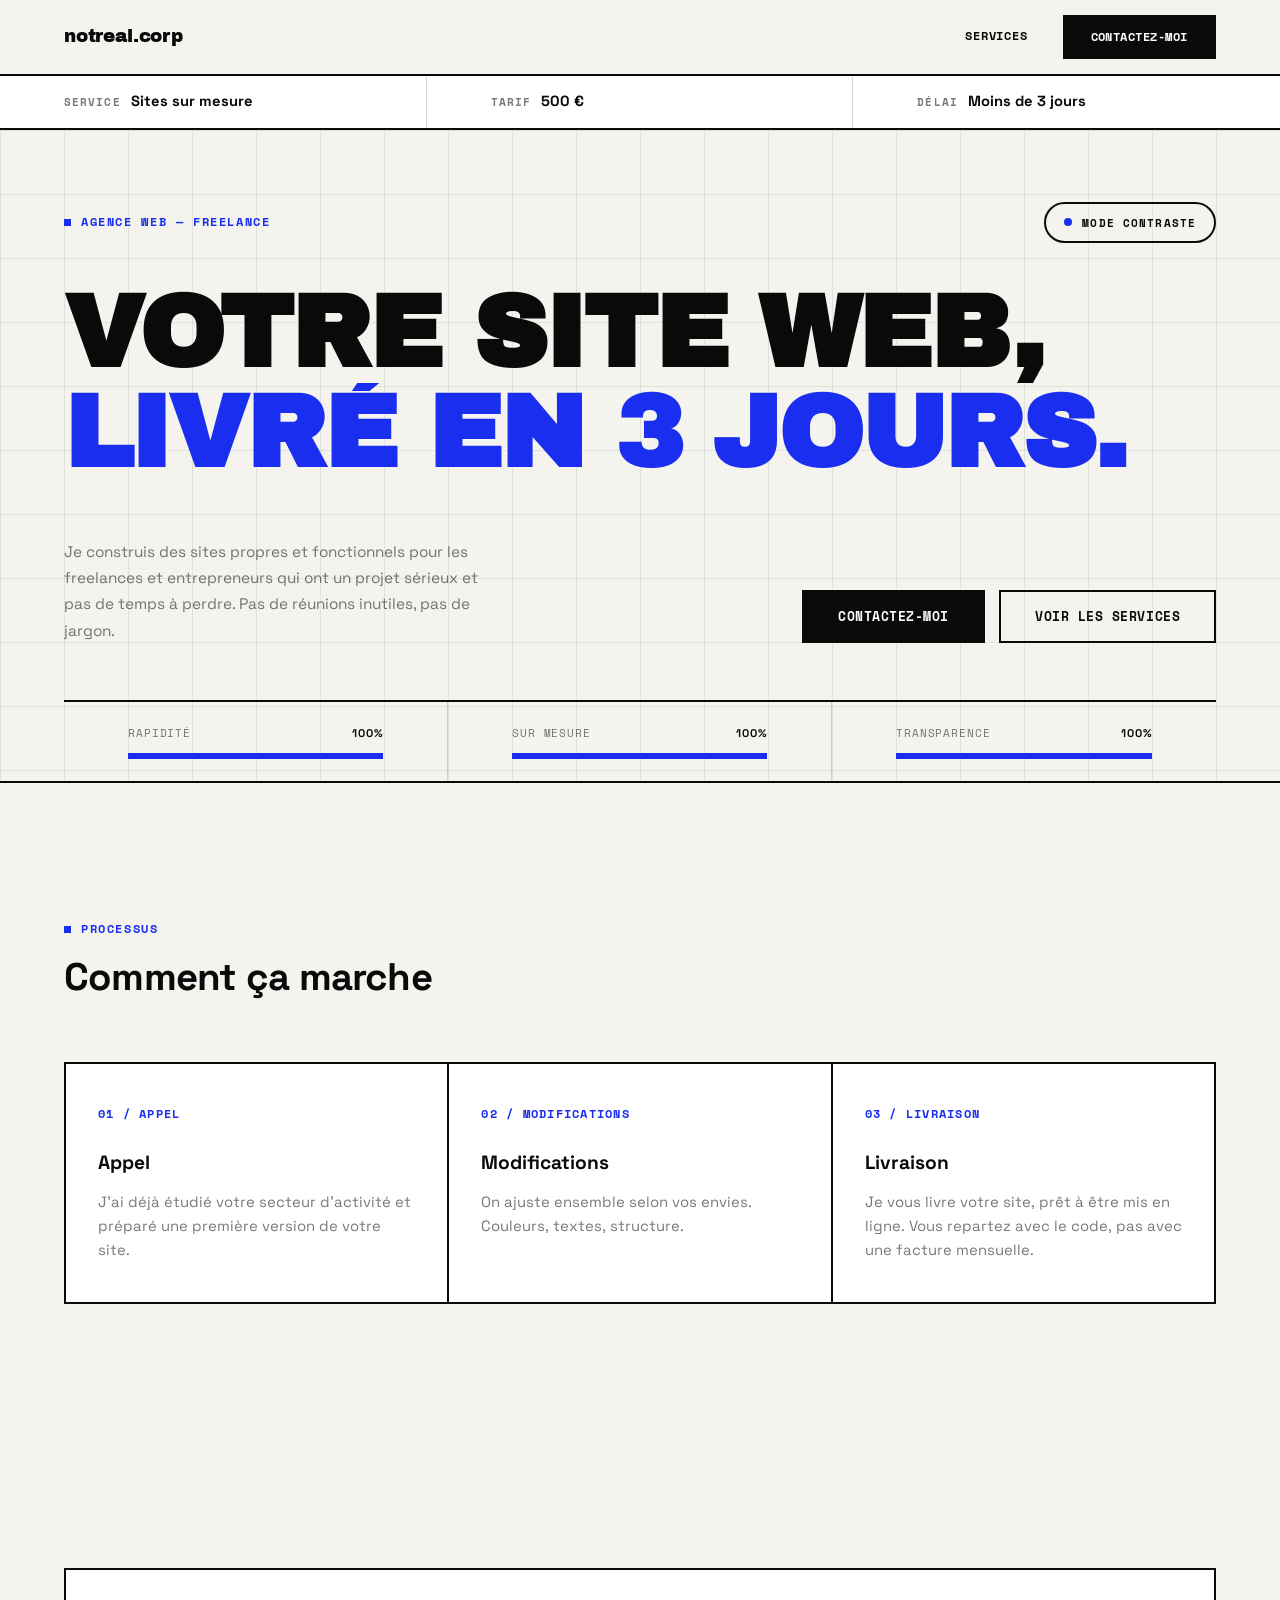
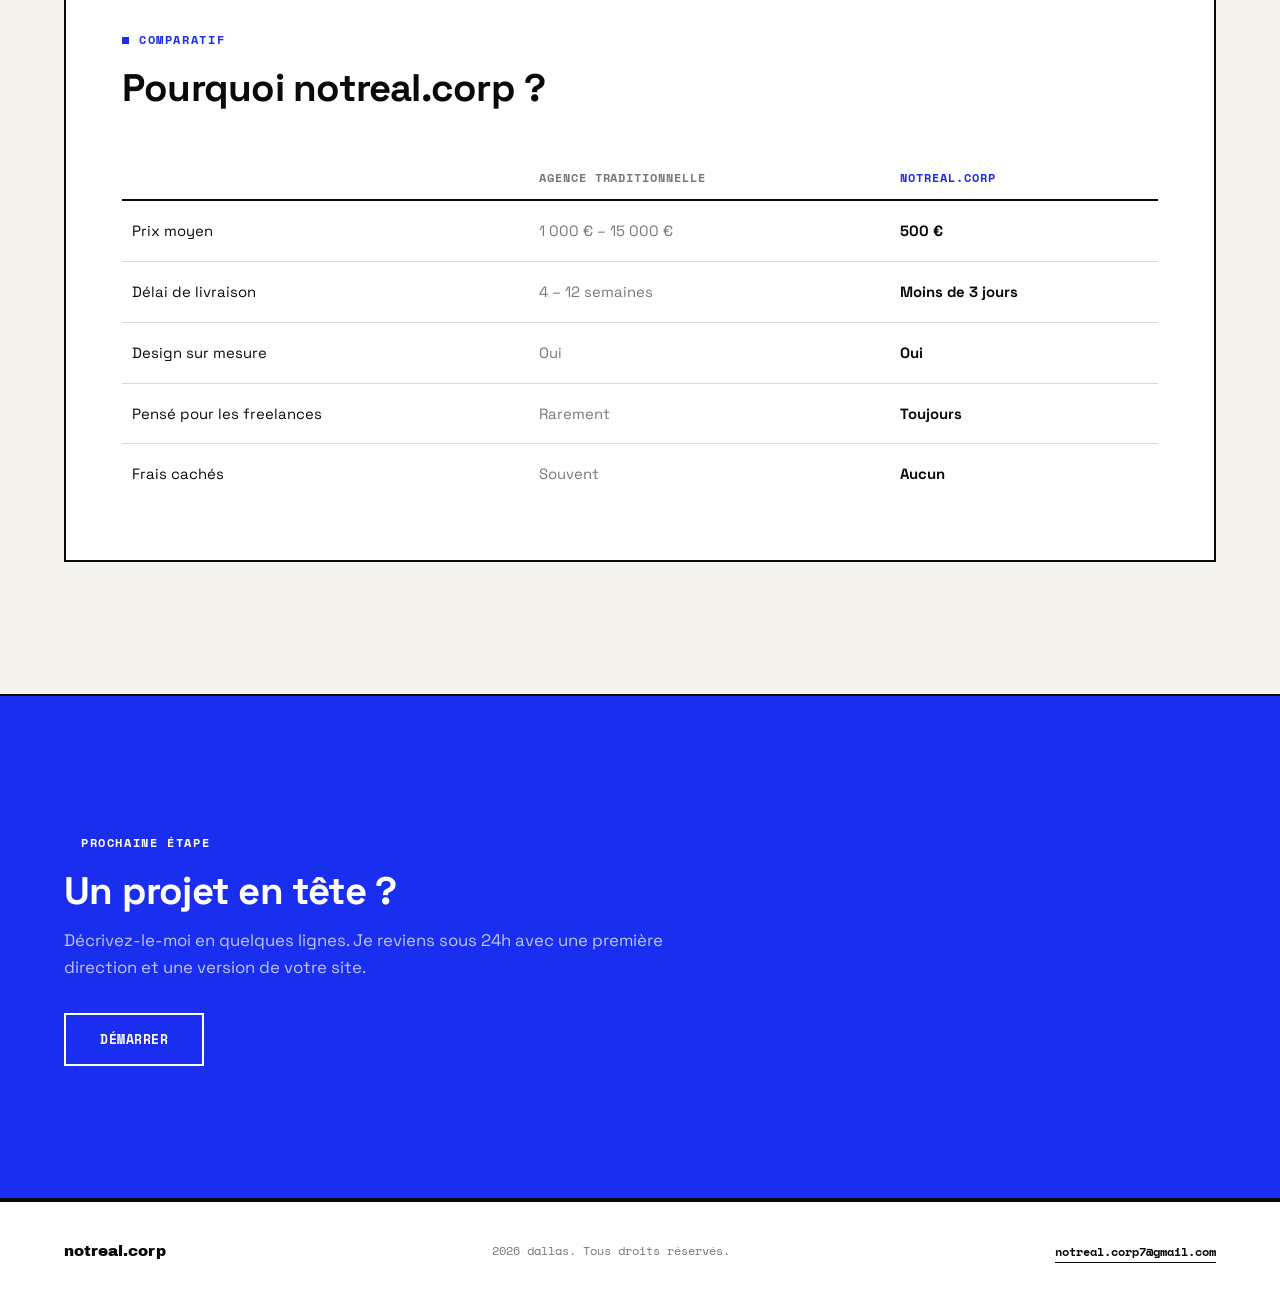
==== commit 3b6bbd47: "Redesign site with bold blue/white identity and animations New spec-sheet visual language (thick bor" ====
--- a/index.html
+++ b/index.html
@@ -32,6 +32,13 @@
 </head>
 <body>
 
+  <!-- LOADER -->
+  <div class="loader">
+    <div class="loader-mark">notreal.corp</div>
+    <div class="loader-track"><div class="loader-fill"></div></div>
+    <div class="loader-count">0%</div>
+  </div>
+
   <!-- NAV -->
   <nav class="nav" aria-label="Navigation principale">
     <div class="nav-inner">
@@ -39,7 +46,7 @@
 
       <div class="nav-links">
         <a href="services.html">Services</a>
-        <a href="contact.html" class="btn btn-primary">Contactez-moi</a>
+        <a href="contact.html" class="btn btn-primary"><span>Contactez-moi</span></a>
       </div>
 
       <button class="nav-hamburger" aria-label="Menu" aria-expanded="false">
@@ -56,25 +63,81 @@
     <a href="contact.html">Contact</a>
   </div>
 
-  <main>
+  <!-- SPEC STRIP -->
+  <div class="spec-strip">
+    <div class="spec-grid">
+      <div class="spec-cell">
+        <span class="spec-label">Service</span>
+        <span class="spec-value">Sites sur mesure</span>
+      </div>
+      <div class="spec-cell">
+        <span class="spec-label">Tarif</span>
+        <span class="spec-value">500 €</span>
+      </div>
+      <div class="spec-cell">
+        <span class="spec-label">Délai</span>
+        <span class="spec-value">Moins de 3 jours</span>
+      </div>
+    </div>
+  </div>
+
+  <main class="page-fade">
 
     <!-- HERO -->
     <section class="hero">
-      <span class="hero-watermark" aria-hidden="true">not real.corp</span>
-
-      <div class="hero-bottom reveal reveal-d2">
-        <p class="hero-sub">
-          Je construis des sites propres et fonctionnels pour les freelances et entrepreneurs
-          qui ont un projet sérieux et pas de temps à perdre.
-          Pas de réunions inutiles. Pas de jargon.
-        </p>
-
-        <div class="hero-actions">
-          <a href="contact.html" class="btn btn-hero-primary btn-lg">Contactez-moi</a>
-          <a href="services.html" class="btn btn-hero-outline btn-lg">Voir les services</a>
-        </div>
-
-        <p class="hero-note">Aucun engagement — je réponds sous 24h.</p>
+      <div class="hero-grid-lines" aria-hidden="true"></div>
+      <div class="container">
+
+        <div class="hero-top">
+          <span class="eyebrow">Agence web — freelance</span>
+          <button class="polarity-btn" type="button">
+            <span>Mode contraste</span>
+          </button>
+        </div>
+
+        <div class="hero-headline">
+          <h1 class="h-display">
+            <span class="line"><span>Votre site web,</span></span>
+            <span class="line"><span class="accent">livré en 3 jours.</span></span>
+          </h1>
+        </div>
+
+        <div class="hero-bottom">
+          <p class="hero-sub">
+            Je construis des sites propres et fonctionnels pour les freelances et entrepreneurs
+            qui ont un projet sérieux et pas de temps à perdre. Pas de réunions inutiles, pas de jargon.
+          </p>
+
+          <div class="hero-actions">
+            <span class="magnetic"><a href="contact.html" class="btn btn-primary btn-lg"><span>Contactez-moi</span></a></span>
+            <span class="magnetic"><a href="services.html" class="btn btn-outline btn-lg"><span>Voir les services</span></a></span>
+          </div>
+        </div>
+
+        <div class="hero-stats">
+          <div class="hero-stat">
+            <div class="hero-stat-top">
+              <span>Rapidité</span>
+              <span class="hero-stat-num" data-target="100" data-suffix="%">0%</span>
+            </div>
+            <div class="hero-stat-track"><div class="hero-stat-fill"></div></div>
+          </div>
+          <div class="hero-stat">
+            <div class="hero-stat-top">
+              <span>Sur mesure</span>
+              <span class="hero-stat-num" data-target="100" data-suffix="%">0%</span>
+            </div>
+            <div class="hero-stat-track"><div class="hero-stat-fill"></div></div>
+          </div>
+          <div class="hero-stat">
+            <div class="hero-stat-top">
+              <span>Transparence</span>
+              <span class="hero-stat-num" data-target="100" data-suffix="%">0%</span>
+            </div>
+            <div class="hero-stat-track"><div class="hero-stat-fill"></div></div>
+          </div>
+        </div>
+
       </div>
     </section>
 
@@ -82,21 +145,22 @@
     <section>
       <div class="container">
         <div class="steps-header reveal">
-          <h2>Comment ca marche</h2>
+          <span class="eyebrow">Processus</span>
+          <h2 style="margin-top:16px;">Comment ça marche</h2>
         </div>
 
         <div class="steps-grid">
           <div class="step reveal">
-            <div class="step-number">01</div>
+            <div class="step-number">01 / APPEL</div>
             <div class="step-title">Appel</div>
             <p class="step-desc">
-              J'ai deja etudie votre secteur d'activite et prepare une premiere
+              J'ai déjà étudié votre secteur d'activité et préparé une première
               version de votre site.
             </p>
           </div>
 
           <div class="step reveal reveal-d1">
-            <div class="step-number">02</div>
+            <div class="step-number">02 / MODIFICATIONS</div>
             <div class="step-title">Modifications</div>
             <p class="step-desc">
               On ajuste ensemble selon vos envies. Couleurs, textes, structure.
@@ -104,10 +168,10 @@
           </div>
 
           <div class="step reveal reveal-d2">
-            <div class="step-number">03</div>
+            <div class="step-number">03 / LIVRAISON</div>
             <div class="step-title">Livraison</div>
             <p class="step-desc">
-              Je vous livre votre site, pret a etre mis en ligne.
+              Je vous livre votre site, prêt à être mis en ligne.
               Vous repartez avec le code, pas avec une facture mensuelle.
             </p>
           </div>
@@ -120,7 +184,8 @@
       <div class="container">
         <div class="compare-wrap reveal">
           <div class="compare-header">
-            <h2>Pourquoi notreal.corp ?</h2>
+            <span class="eyebrow">Comparatif</span>
+            <h2 style="margin-top:16px;">Pourquoi notreal.corp ?</h2>
           </div>
 
           <table class="compare-table" aria-label="Comparaison notreal.corp vs agence traditionnelle">
@@ -134,11 +199,11 @@
             <tbody>
               <tr>
                 <td>Prix moyen</td>
-                <td>1 500 € – 5 000 €</td>
+                <td>1 000 € – 15 000 €</td>
                 <td>500 €</td>
               </tr>
               <tr>
-                <td>Delai de livraison</td>
+                <td>Délai de livraison</td>
                 <td>4 – 12 semaines</td>
                 <td>Moins de 3 jours</td>
               </tr>
@@ -148,12 +213,12 @@
                 <td>Oui</td>
               </tr>
               <tr>
-                <td>Pense pour les freelances</td>
+                <td>Pensé pour les freelances</td>
                 <td>Rarement</td>
                 <td>Toujours</td>
               </tr>
               <tr>
-                <td>Frais caches</td>
+                <td>Frais cachés</td>
                 <td>Souvent</td>
                 <td>Aucun</td>
               </tr>
@@ -164,17 +229,18 @@
     </section>
 
     <!-- CTA FINAL -->
-    <section>
+    <section class="cta-final">
       <div class="container">
         <div class="reveal" style="max-width:640px;">
-          <h2>Un projet en tete ?</h2>
+          <span class="eyebrow" style="color:#fff;">Prochaine étape</span>
+          <h2 style="margin-top:16px;">Un projet en tête ?</h2>
           <p style="margin-top:16px;font-size:1.05rem;">
-            Decrivez-le moi en quelques lignes. Je reviens sous 24h avec une premiere
+            Décrivez-le-moi en quelques lignes. Je reviens sous 24h avec une première
             direction et une version de votre site.
           </p>
-          <a href="contact.html" class="btn btn-primary btn-lg" style="margin-top:32px;display:inline-flex;">
-            Demarrer
-          </a>
+          <span class="magnetic" style="display:inline-block;margin-top:32px;">
+            <a href="contact.html" class="btn btn-on-blue btn-lg"><span>Démarrer</span></a>
+          </span>
         </div>
       </div>
     </section>
@@ -186,7 +252,7 @@
     <div class="container">
       <div class="footer-inner">
         <span class="footer-logo">notreal.corp</span>
-        <p class="footer-copy">2026 dallas. Tous droits reserves.</p>
+        <p class="footer-copy">2026 dallas. Tous droits réservés.</p>
         <div class="footer-email">
           <a href="mailto:notreal.corp7@gmail.com">notreal.corp7@gmail.com</a>
         </div>
--- a/styles.css
+++ b/styles.css
@@ -1,26 +1,32 @@
-﻿@import url('https://fonts.bunny.net/css?family=syne:400,600,700,800|dm-sans:300,400,500&display=swap');
+@import url('https://fonts.googleapis.com/css2?family=Archivo+Black&family=Space+Grotesk:wght@400;500;600;700&family=Space+Mono:wght@400;700&display=swap');
 
 /* =====================
    VARIABLES
    ===================== */
 :root {
-  --bg:           #400024;
-  --bg-gradient:  linear-gradient(160deg, #BFCBFF 0%, #400024 65%);
-  --bg-surface:   #141414;
-  --text:         #f0f0ee;
-  --text-muted:   rgba(240,240,238,.42);
-  --accent:        #6b1640;
-  --accent-bright: #BFCBFF;
-  --accent-glow:   rgba(191,203,255,.12);
-  --border:       rgba(255,255,255,.1);
-
-  --font-display: 'Syne', sans-serif;
-  --font-body:    'DM Sans', sans-serif;
-
-  --nav-height:   72px;
-  --pad:          24px;
-
-  --ease-out: cubic-bezier(0.2, 0, 0, 1);
+  --blue:         #1a2ef0;
+  --blue-deep:    #101fb8;
+  --blue-soft:    rgba(26,46,240,.08);
+  --ink:          #0a0a0a;
+  --paper:        #f4f3ee;
+  --white:        #ffffff;
+  --muted:        rgba(10,10,10,.55);
+  --muted-on-blue: rgba(255,255,255,.62);
+  --line:         rgba(10,10,10,.16);
+  --line-strong:  var(--ink);
+
+  --font-display: 'Archivo Black', sans-serif;
+  --font-head:    'Space Grotesk', sans-serif;
+  --font-body:    'Space Grotesk', sans-serif;
+  --font-mono:    'Space Mono', monospace;
+
+  --nav-height:   76px;
+  --strip-height: 52px;
+  --pad:          20px;
+  --container:    1280px;
+
+  --ease-out: cubic-bezier(0.16, 1, 0.3, 1);
+  --ease-snap: cubic-bezier(0.65, 0, 0.35, 1);
 }
 
 /* =====================
@@ -30,47 +36,140 @@
 html  { font-size: 16px; scroll-behavior: smooth; }
 body  {
   font-family: var(--font-body);
-  background:  var(--bg-gradient);
-  background-attachment: fixed;
-  color:       var(--text);
-  line-height: 1.65;
+  background:  var(--paper);
+  color:       var(--ink);
+  line-height: 1.6;
   -webkit-font-smoothing: antialiased;
-}
+  overflow-x: hidden;
+}
+body:not(.revealed) { overflow: hidden; height: 100vh; }
 img, svg { display: block; max-width: 100%; }
 a   { color: inherit; text-decoration: none; }
 ul  { list-style: none; }
+::selection { background: var(--blue); color: var(--white); }
 
 /* =====================
    TYPOGRAPHY
    ===================== */
 h1, h2, h3, h4 {
-  font-family:    var(--font-display);
-  line-height:    1.12;
-  letter-spacing: -0.025em;
-}
-h1 { font-size: clamp(2rem, 3.5vw, 4rem); font-weight: 700; }
-h2 { font-size: clamp(1.5rem, 2.5vw, 2.8rem); font-weight: 700; }
-h3 { font-size: clamp(1.1rem, 1.5vw, 1.4rem); font-weight: 600; }
-
-p  { color: var(--text-muted); max-width: 60ch; }
+  font-family:    var(--font-head);
+  line-height:    1.08;
+  letter-spacing: -0.02em;
+  font-weight:    700;
+}
+h1 { font-size: clamp(2.2rem, 4.4vw, 4.6rem); }
+h2 { font-size: clamp(1.7rem, 3vw, 3rem); }
+h3 { font-size: clamp(1.1rem, 1.6vw, 1.4rem); }
+
+p  { color: var(--muted); max-width: 60ch; }
+
+.eyebrow {
+  display:        inline-flex;
+  align-items:    center;
+  gap:            10px;
+  font-family:    var(--font-mono);
+  font-size:      .72rem;
+  font-weight:    700;
+  letter-spacing: .14em;
+  text-transform: uppercase;
+  color:          var(--blue);
+}
+.eyebrow::before {
+  content: '';
+  width:   7px;
+  height:  7px;
+  background: var(--blue);
+  flex-shrink: 0;
+}
 
 /* =====================
    LAYOUT
    ===================== */
 .container {
-  width:   100%;
-  padding: 0 var(--pad);
-}
-
-section { padding: 88px 0; }
+  width:     100%;
+  max-width: var(--container);
+  margin:    0 auto;
+  padding:   0 var(--pad);
+}
+
+section { padding: 88px 0; position: relative; }
 
 @media (min-width: 768px) {
-  section   { padding: 128px 0; }
+  section   { padding: 132px 0; }
   :root     { --pad: 48px; }
 }
 @media (min-width: 1200px) {
   :root { --pad: 64px; }
 }
+
+/* =====================
+   LOADER
+   ===================== */
+.loader {
+  position:        fixed;
+  inset:           0;
+  z-index:         500;
+  background:      var(--ink);
+  display:         flex;
+  flex-direction:  column;
+  align-items:     center;
+  justify-content: center;
+  gap:             28px;
+  transition:      transform 700ms var(--ease-snap), opacity 500ms var(--ease-out);
+}
+.loader[data-done] {
+  transform: translateY(-100%);
+}
+.loader-mark {
+  font-family:    var(--font-mono);
+  font-size:      .78rem;
+  font-weight:    700;
+  letter-spacing: .2em;
+  text-transform: uppercase;
+  color:          var(--white);
+  display:        flex;
+  gap:            24px;
+  align-items:    center;
+}
+.loader-mark::before {
+  content: '';
+  width:  9px;
+  height: 9px;
+  background: var(--blue);
+}
+.loader-track {
+  width:      min(340px, 70vw);
+  height:     3px;
+  background: rgba(255,255,255,.14);
+  position:   relative;
+  overflow:   hidden;
+}
+.loader-fill {
+  position:  absolute;
+  inset:     0 100% 0 0;
+  background: var(--blue);
+  transform-origin: left;
+}
+.loader-fill.sweep { animation: loaderSweep 1.05s var(--ease-snap) forwards; }
+@keyframes loaderSweep {
+  0%   { inset: 0 100% 0 0; }
+  100% { inset: 0 0 0 0; }
+}
+.loader-count {
+  font-family: var(--font-mono);
+  font-size:   .72rem;
+  color:       rgba(255,255,255,.5);
+  letter-spacing: .08em;
+}
+
+body.revealed .loader { display: none; }
+
+.page-fade {
+  opacity:    0;
+  transform:  translateY(14px);
+  transition: opacity 700ms var(--ease-out) 120ms, transform 700ms var(--ease-out) 120ms;
+}
+body.revealed .page-fade { opacity: 1; transform: none; }
 
 /* =====================
    NAV
@@ -79,16 +178,12 @@
   position:   fixed;
   inset:      0 0 auto;
   height:     var(--nav-height);
-  background: rgba(12,12,12,.88);
+  background: rgba(244,243,238,.86);
   backdrop-filter: blur(14px);
   -webkit-backdrop-filter: blur(14px);
-  border-bottom: 1px solid rgba(255,255,255,.08);
+  border-bottom: 2px solid var(--ink);
   z-index:    100;
-  transition: box-shadow 200ms var(--ease-out);
-}
-.nav.scrolled { box-shadow: 0 2px 24px rgba(0,0,0,.5); }
-.nav-logo { color: #fff; }
-.nav-hamburger span { background: #fff; }
+}
 
 .nav-inner {
   max-width:  var(--container);
@@ -102,24 +197,35 @@
 
 .nav-logo {
   font-family: var(--font-display);
-  font-weight: 700;
-  font-size:   1.05rem;
-  letter-spacing: -0.02em;
+  font-size:   1.15rem;
+  letter-spacing: -0.01em;
 }
 
 .nav-links {
   display:     none;
   align-items: center;
-  gap:         2rem;
+  gap:         2.2rem;
 }
 .nav-links a:not(.btn) {
-  font-size:   .88rem;
-  font-weight: 500;
-  color:       rgba(255,255,255,.5);
-  transition:  color 150ms var(--ease-out);
-}
-.nav-links a:not(.btn):hover,
-.nav-links a:not(.btn).active { color: #fff; }
+  font-family: var(--font-mono);
+  font-size:   .78rem;
+  font-weight: 700;
+  letter-spacing: .06em;
+  text-transform: uppercase;
+  color:       var(--ink);
+  position: relative;
+  padding-bottom: 3px;
+}
+.nav-links a:not(.btn)::after {
+  content: '';
+  position: absolute;
+  left: 0; right: 100%; bottom: 0;
+  height: 2px;
+  background: var(--blue);
+  transition: right 220ms var(--ease-out);
+}
+.nav-links a:not(.btn):hover::after,
+.nav-links a:not(.btn).active::after { right: 0; }
 
 .nav-hamburger {
   display:         flex;
@@ -134,7 +240,7 @@
   display:          block;
   width:            22px;
   height:           2px;
-  background:       #fff;
+  background:       var(--ink);
   transform-origin: center;
   transition:       transform 200ms var(--ease-out), opacity 200ms var(--ease-out);
 }
@@ -147,19 +253,63 @@
   position:        fixed;
   top:             var(--nav-height);
   inset-inline:    0;
-  background:      #0c0c0c;
-  border-bottom:   1px solid rgba(255,255,255,.08);
+  background:      var(--paper);
+  border-bottom:   2px solid var(--ink);
   padding:         28px var(--pad);
   flex-direction:  column;
   gap:             20px;
   z-index:         99;
 }
 .nav-mobile.open { display: flex; }
-.nav-mobile a { font-size: 1.1rem; font-weight: 500; }
+.nav-mobile a { font-family: var(--font-mono); font-size: 1rem; font-weight: 700; text-transform: uppercase; }
 
 @media (min-width: 768px) {
   .nav-links    { display: flex; }
   .nav-hamburger { display: none; }
+}
+
+/* =====================
+   SPEC STRIP (recurring brand motif)
+   ===================== */
+.spec-strip {
+  margin-top: var(--nav-height);
+  border-bottom: 2px solid var(--ink);
+  background: var(--white);
+}
+.spec-grid {
+  display: grid;
+  grid-template-columns: 1fr;
+}
+@media (min-width: 700px) {
+  .spec-grid { grid-template-columns: repeat(3, 1fr); }
+}
+.spec-cell {
+  padding: 14px var(--pad);
+  border-bottom: 1px solid var(--line);
+  display: flex;
+  align-items: baseline;
+  gap: 10px;
+  flex-wrap: wrap;
+}
+@media (min-width: 700px) {
+  .spec-cell {
+    border-bottom: none;
+    border-right: 1px solid var(--line);
+  }
+  .spec-cell:last-child { border-right: none; }
+}
+.spec-label {
+  font-family: var(--font-mono);
+  font-size: .68rem;
+  font-weight: 700;
+  letter-spacing: .1em;
+  text-transform: uppercase;
+  color: var(--muted);
+}
+.spec-value {
+  font-family: var(--font-head);
+  font-weight: 700;
+  font-size: .92rem;
 }
 
 /* =====================
@@ -169,63 +319,80 @@
   display:         inline-flex;
   align-items:     center;
   justify-content: center;
-  padding:         12px 24px;
-  font-family:     var(--font-body);
-  font-size:       .9rem;
-  font-weight:     500;
-  border-radius:   4px;
+  gap:             8px;
+  padding:         14px 26px;
+  font-family:     var(--font-mono);
+  font-size:       .78rem;
+  font-weight:     700;
+  letter-spacing:  .04em;
+  text-transform:  uppercase;
   cursor:          pointer;
-  border:          none;
+  border:          2px solid var(--ink);
   line-height:     1;
-  transition:      background 200ms var(--ease-out),
-                   color 200ms var(--ease-out),
-                   box-shadow 200ms var(--ease-out);
+  position:        relative;
+  overflow:        hidden;
+  transition:      border-color 260ms var(--ease-out), transform 150ms var(--ease-out);
 }
 .btn:active { transform: scale(0.97); }
-
-.btn-primary { background: var(--accent); color: #fff; }
-.btn-primary:hover {
-  background:  #4f0f30;
-  box-shadow:  0 4px 20px rgba(107,22,64,.28);
-}
-
-.btn-outline {
-  background:  transparent;
-  color:       var(--text);
-  border:      1.5px solid var(--border);
-}
-.btn-outline:hover {
-  border-color: var(--text);
-  background:   var(--bg-surface);
-}
-
-.btn-lg { padding: 16px 32px; font-size: 1rem; }
+.btn span { position: relative; z-index: 2; }
+.btn::before {
+  /* single element carries BOTH the swipe background and its matching
+     text color, via attr(data-label) — this is deliberate: two separately
+     transitioning layers (bg sweep + text color) can fall out of sync and
+     produce a moment where the text is invisible against its own background */
+  content: attr(data-label);
+  position: absolute;
+  inset: 0;
+  display: flex;
+  align-items: center;
+  justify-content: center;
+  transform: translateY(101%);
+  transition: transform 320ms var(--ease-snap);
+  z-index: 3;
+}
+.btn:hover::before { transform: translateY(0); }
+
+.btn-primary { background: var(--ink); color: var(--white); border-color: var(--ink); }
+.btn-primary::before { background: var(--blue); color: var(--white); }
+.btn-primary:hover { border-color: var(--blue); }
+
+.btn-outline { background: transparent; color: var(--ink); border-color: var(--ink); }
+.btn-outline::before { background: var(--ink); color: var(--white); }
+
+.btn-on-blue { border-color: var(--white); color: var(--white); }
+.btn-on-blue::before { background: var(--white); color: var(--blue); }
+
+.btn-lg { padding: 18px 34px; font-size: .84rem; }
+
+/* magnetic wrapper */
+.magnetic { display: inline-block; will-change: transform; }
 
 /* =====================
    ANIMATIONS
    ===================== */
 .reveal {
   opacity:    0;
-  transform:  translateY(20px);
-  transition: opacity 480ms var(--ease-out), transform 480ms var(--ease-out);
+  transform:  translateY(24px);
+  transition: opacity 620ms var(--ease-out), transform 620ms var(--ease-out);
 }
 .reveal.visible { opacity: 1; transform: translateY(0); }
 
-.reveal-d1 { transition-delay:  80ms; }
-.reveal-d2 { transition-delay: 160ms; }
-.reveal-d3 { transition-delay: 240ms; }
+.reveal-d1 { transition-delay:  90ms; }
+.reveal-d2 { transition-delay: 180ms; }
+.reveal-d3 { transition-delay: 270ms; }
 
 /* =====================
    FOOTER
    ===================== */
 footer {
-  border-top: 1px solid var(--border);
-  padding:    32px 0;
+  border-top: 2px solid var(--ink);
+  padding:    36px 0;
+  background: var(--white);
 }
 .footer-inner {
   display:        flex;
   flex-direction: column;
-  gap:            12px;
+  gap:            14px;
 }
 @media (min-width: 768px) {
   .footer-inner {
@@ -236,187 +403,266 @@
 }
 .footer-logo {
   font-family: var(--font-display);
+  font-size:   .95rem;
+}
+.footer-copy {
+  font-family: var(--font-mono);
+  font-size: .74rem;
+  color:     var(--muted);
+  max-width: none;
+}
+.footer-email a {
+  font-family: var(--font-mono);
+  font-size:      .78rem;
   font-weight: 700;
-  font-size:   .95rem;
-}
-.footer-copy {
-  font-size: .78rem;
-  color:     var(--text-muted);
-  max-width: none;
-}
-.footer-email a {
-  font-size:      .82rem;
-  color:          var(--text-muted);
-  border-bottom:  1px solid var(--border);
+  color:          var(--ink);
+  border-bottom:  1px solid var(--ink);
   padding-bottom: 1px;
   transition:     color 150ms var(--ease-out), border-color 150ms var(--ease-out);
 }
-.footer-email a:hover { color: var(--text); border-color: var(--text); }
-
-/* =====================
-   INDEX â€” HERO
+.footer-email a:hover { color: var(--blue); border-color: var(--blue); }
+
+/* =====================
+   HERO / POLARITY PANEL
    ===================== */
 .hero {
   position:        relative;
   overflow:        hidden;
-  height:          100svh;
-  min-height:      600px;
-  display:         flex;
-  justify-content: center;
-  align-items:     center;
-  padding-bottom:  20vh;
-}
-
-.hero-watermark {
-  position:       absolute;
-  top:            50%;
-  left:           50%;
-  transform:      translate(-50%, -50%);
-  font-family:    var(--font-display);
-  font-weight:    800;
-  font-size:      clamp(3rem, 12vw, 12rem);
-  letter-spacing: -0.04em;
-  color:          rgba(255,255,255,.1);
-  white-space:    nowrap;
+  padding:         72px 0 0;
+  background:      var(--paper);
+  color:           var(--ink);
+  border-bottom:   2px solid var(--ink);
+  transition:      background 520ms var(--ease-snap), color 520ms var(--ease-snap);
+}
+.hero.inverted { background: var(--blue); color: var(--white); }
+
+.hero-grid-lines {
+  position: absolute;
+  inset: 0;
   pointer-events: none;
-  user-select:    none;
-}
-
-.hero-inner {
-  display:         flex;
-  align-items:     center;
-  justify-content: flex-end;
-  width:           100%;
-  padding:         0 var(--pad);
-  padding-right:   25vw;
-}
-
-.hero h1 {
-  color:          #fff;
-  font-size:      clamp(2.8rem, 5.5vw, 7rem);
-  font-weight:    800;
-  letter-spacing: -0.04em;
-  line-height:    0.95;
-  max-width:      none;
-  text-align:     center;
-}
-
-.hero-tagline {
-  font-size:   clamp(.95rem, 1.4vw, 1.15rem);
-  color:       rgba(255,255,255,.5);
-  max-width:   52ch;
-  line-height: 1.6;
-  margin-top:  20px;
-}
-.hero-tagline em {
-  font-style: normal;
-  color:      var(--accent-bright);
-}
+  background-image:
+    linear-gradient(var(--line) 1px, transparent 1px),
+    linear-gradient(90deg, var(--line) 1px, transparent 1px);
+  background-size: 64px 64px;
+  opacity: .5;
+  animation: gridDrift 26s linear infinite;
+  transition: opacity 520ms var(--ease-snap);
+}
+.hero.inverted .hero-grid-lines {
+  background-image:
+    linear-gradient(rgba(255,255,255,.14) 1px, transparent 1px),
+    linear-gradient(90deg, rgba(255,255,255,.14) 1px, transparent 1px);
+}
+@keyframes gridDrift {
+  from { background-position: 0 0; }
+  to   { background-position: 128px 128px; }
+}
+
+.hero-top {
+  position: relative;
+  z-index: 2;
+  display: flex;
+  align-items: center;
+  justify-content: space-between;
+  gap: 20px;
+  padding-bottom: 40px;
+  flex-wrap: wrap;
+}
+.hero.inverted .eyebrow { color: var(--white); }
+.hero.inverted .eyebrow::before { background: var(--white); }
+
+.polarity-btn {
+  font-family: var(--font-mono);
+  font-size: .7rem;
+  font-weight: 700;
+  letter-spacing: .1em;
+  text-transform: uppercase;
+  display: flex;
+  align-items: center;
+  gap: 10px;
+  padding: 10px 18px;
+  border: 2px solid var(--ink);
+  border-radius: 999px;
+  background: transparent;
+  color: var(--ink);
+  cursor: pointer;
+  transition: background 260ms var(--ease-out), color 260ms var(--ease-out), border-color 260ms var(--ease-out);
+}
+.polarity-btn::before {
+  content: '';
+  width: 8px; height: 8px;
+  border-radius: 50%;
+  background: var(--blue);
+  transition: background 260ms var(--ease-out);
+}
+.hero.inverted .polarity-btn { border-color: var(--white); color: var(--white); }
+.hero.inverted .polarity-btn::before { background: var(--white); }
+.polarity-btn:hover { background: var(--ink); color: var(--white); }
+.hero.inverted .polarity-btn:hover { background: var(--white); color: var(--blue); }
+.hero.inverted .polarity-btn:hover::before { background: var(--blue); }
+
+.hero-headline {
+  position: relative;
+  z-index: 2;
+  padding-bottom: 56px;
+}
+.hero-headline .h-display {
+  font-family: var(--font-display);
+  font-size: clamp(2.6rem, 8vw, 6.4rem);
+  line-height: .98;
+  letter-spacing: -0.02em;
+  text-transform: uppercase;
+}
+.hero-headline .h-display .line { display: block; overflow: hidden; }
+.hero-headline .h-display .line span {
+  display: block;
+  transform: translateY(110%);
+  animation: lineUp 900ms var(--ease-snap) forwards;
+}
+.hero-headline .h-display .line:nth-child(2) span { animation-delay: 90ms; }
+@keyframes lineUp { to { transform: translateY(0); } }
+
+.hero-headline .h-display .accent { color: var(--blue); }
+.hero.inverted .hero-headline .h-display .accent { color: var(--ink); }
 
 .hero-bottom {
-  position:        absolute;
-  bottom:          48px;
-  left:            var(--pad);
-  right:           var(--pad);
-  display:         flex;
-  flex-wrap:       wrap;
-  align-items:     flex-end;
-  justify-content: space-between;
-  gap:             24px;
-}
-
-.hero-bottom {
+  position:        relative;
+  z-index:         2;
   display:         flex;
   flex-wrap:       wrap;
   align-items:     flex-end;
   justify-content: space-between;
   gap:             32px;
+  padding-bottom:  56px;
 }
 
 .hero-sub {
-  font-size:   clamp(.88rem, 1.2vw, 1rem);
-  color:       rgba(255,255,255,.45);
-  max-width:   42ch;
+  font-size:   clamp(.92rem, 1.2vw, 1.05rem);
+  color:       var(--muted);
+  max-width:   44ch;
   line-height: 1.7;
 }
+.hero.inverted .hero-sub { color: var(--muted-on-blue); }
 
 .hero-actions {
   display:     flex;
   flex-wrap:   wrap;
   align-items: center;
-  gap:         12px;
-}
-
-.hero-note {
-  width:     100%;
-  font-size: .75rem;
-  color:     rgba(255,255,255,.25);
-  max-width: none;
-}
-
-/* Boutons specifiques au hero sombre */
-.btn-hero-primary {
-  background: #fff;
-  color:      #0c0c0c;
-}
-.btn-hero-primary:hover {
-  background:  #e8e8e4;
-  box-shadow:  0 4px 20px rgba(255,255,255,.15);
-}
-.btn-hero-outline {
-  background:   transparent;
-  color:        rgba(255,255,255,.75);
-  border:       1.5px solid rgba(255,255,255,.2);
-}
-.btn-hero-outline:hover {
-  border-color: rgba(255,255,255,.5);
-  color:        #fff;
-  background:   rgba(255,255,255,.06);
-}
-
-
-/* =====================
-   INDEX â€” STEPS
+  gap:         14px;
+}
+.hero.inverted .btn-primary { background: var(--white); color: var(--blue); border-color: var(--white); }
+.hero.inverted .btn-primary::before { background: var(--ink); color: var(--white); }
+.hero.inverted .btn-outline { color: var(--white); border-color: var(--white); }
+.hero.inverted .btn-outline::before { background: var(--white); color: var(--blue); }
+
+/* stat sliders strip inside hero */
+.hero-stats {
+  position: relative;
+  z-index: 2;
+  border-top: 2px solid var(--ink);
+  display: grid;
+  grid-template-columns: 1fr;
+}
+.hero.inverted .hero-stats { border-top-color: rgba(255,255,255,.3); }
+@media (min-width: 800px) {
+  .hero-stats { grid-template-columns: repeat(3, 1fr); }
+}
+.hero-stat {
+  padding: 22px var(--pad);
+  border-bottom: 1px solid var(--line);
+  border-right: 0;
+}
+@media (min-width: 800px) {
+  .hero-stat { border-bottom: none; border-right: 1px solid var(--line); }
+  .hero-stat:last-child { border-right: none; }
+}
+.hero.inverted .hero-stat { border-color: rgba(255,255,255,.22); }
+.hero-stat-top {
+  display: flex;
+  justify-content: space-between;
+  align-items: baseline;
+  font-family: var(--font-mono);
+  font-size: .7rem;
+  letter-spacing: .08em;
+  text-transform: uppercase;
+  color: var(--muted);
+  margin-bottom: 10px;
+}
+.hero.inverted .hero-stat-top { color: var(--muted-on-blue); }
+.hero-stat-num { font-family: var(--font-head); font-weight: 700; color: var(--ink); }
+.hero.inverted .hero-stat-num { color: var(--white); }
+.hero-stat-track {
+  height: 6px;
+  background: var(--line);
+  position: relative;
+  overflow: hidden;
+}
+.hero.inverted .hero-stat-track { background: rgba(255,255,255,.2); }
+.hero-stat-fill {
+  position: absolute;
+  inset: 0 100% 0 0;
+  background: var(--blue);
+  transition: inset 1.1s var(--ease-snap);
+}
+.hero.inverted .hero-stat-fill { background: var(--white); }
+.hero-stat.in-view .hero-stat-fill { inset: 0 0 0 0; }
+
+/* =====================
+   STEPS
    ===================== */
 .steps-header { margin-bottom: 64px; }
 .steps-header p { margin-top: 16px; font-size: 1.05rem; }
 
 .steps-grid {
   display: grid;
-  gap:     48px;
+  gap:     2px;
+  background: var(--ink);
+  border: 2px solid var(--ink);
 }
 @media (min-width: 768px) {
-  .steps-grid { grid-template-columns: repeat(3, 1fr); gap: 40px; }
-}
-
+  .steps-grid { grid-template-columns: repeat(3, 1fr); }
+}
+
+.step {
+  background: var(--white);
+  padding: 40px 32px;
+  transition: background 280ms var(--ease-out), color 280ms var(--ease-out);
+  position: relative;
+}
+.step:hover { background: var(--blue); color: var(--white); }
 .step-number {
-  font-family:    var(--font-display);
+  font-family:    var(--font-mono);
   font-weight:    700;
-  font-size:      .72rem;
+  font-size:      .78rem;
   letter-spacing: .1em;
-  color:          var(--text-muted);
-  margin-bottom:  20px;
-}
+  color:          var(--blue);
+  margin-bottom:  24px;
+  transition: color 280ms var(--ease-out);
+}
+.step:hover .step-number { color: var(--white); }
 .step-title {
-  font-size:     1.1rem;
-  font-weight:   600;
-  margin-bottom: 10px;
-  font-family:   var(--font-display);
+  font-size:     1.2rem;
+  font-weight:   700;
+  margin-bottom: 12px;
+  font-family:   var(--font-head);
 }
 .step-desc {
-  font-size:   .92rem;
+  font-size:   .93rem;
   line-height: 1.6;
-}
-
-/* =====================
-   INDEX â€” COMPARE
+  color: var(--muted);
+  transition: color 280ms var(--ease-out);
+}
+.step:hover .step-desc { color: rgba(255,255,255,.8); }
+
+/* =====================
+   COMPARE
    ===================== */
 .compare-wrap {
-  background:    var(--bg-surface);
-  border-radius: 8px;
+  background:    var(--white);
+  border: 2px solid var(--ink);
   padding:       48px 32px;
 }
-@media (min-width: 768px) { .compare-wrap { padding: 56px 56px; } }
+@media (min-width: 768px) { .compare-wrap { padding: 56px; } }
 
 .compare-header { margin-bottom: 48px; }
 .compare-header p { margin-top: 16px; }
@@ -427,200 +673,202 @@
 }
 .compare-table th {
   text-align:    left;
-  font-family:   var(--font-display);
-  font-size:     .75rem;
+  font-family:   var(--font-mono);
+  font-size:     .72rem;
   font-weight:   700;
-  padding:       10px 0;
-  border-bottom: 1.5px solid var(--border);
+  padding:       12px 10px;
+  border-bottom: 2px solid var(--ink);
   text-transform: uppercase;
   letter-spacing: .08em;
-  color:         var(--text-muted);
-}
-.compare-table th:last-child { color: var(--accent-bright); }
+  color:         var(--muted);
+}
+.compare-table th:last-child { color: var(--blue); }
 
 .compare-table td {
-  padding:       18px 0;
-  border-bottom: 1px solid var(--border);
+  padding:       18px 10px;
+  border-bottom: 1px solid var(--line);
   font-size:     .93rem;
   vertical-align: middle;
 }
 .compare-table tr:last-child td { border-bottom: none; }
-.compare-table td:nth-child(2)  { color: var(--text-muted); }
-.compare-table td:last-child    { font-weight: 600; }
+.compare-table td:nth-child(2)  { color: var(--muted); }
+.compare-table td:last-child    { font-weight: 700; }
 
 .compare-table tbody tr {
   opacity:    0;
   transform:  translateY(6px);
-  transition: opacity 320ms var(--ease-out), transform 320ms var(--ease-out);
+  transition: opacity 320ms var(--ease-out), transform 320ms var(--ease-out), background 200ms var(--ease-out);
 }
 .compare-table tbody tr.visible { opacity: 1; transform: none; }
-
-/* =====================
-   SERVICES â€” PAGE HERO
+.compare-table tbody tr:hover { background: var(--blue-soft); }
+
+/* =====================
+   CTA FINAL
+   ===================== */
+.cta-final {
+  background: var(--blue);
+  border-top: 2px solid var(--ink);
+  border-bottom: 2px solid var(--ink);
+}
+.cta-final h2, .cta-final p { color: var(--white); }
+.cta-final p { color: rgba(255,255,255,.72); }
+
+/* =====================
+   PAGE HERO (services/contact)
    ===================== */
 .page-hero {
-  padding-top:    calc(var(--nav-height) + 80px);
+  padding-top:    64px;
   padding-bottom: 64px;
-  border-bottom:  1px solid var(--border);
+  border-bottom:  2px solid var(--ink);
+  background: var(--white);
 }
 .page-hero h1 { margin-bottom: 20px; }
 .page-hero p  { font-size: 1.1rem; }
 
 /* =====================
-   SERVICES â€” OFFER CARDS
+   SERVICES — OFFER CARDS
    ===================== */
 .offer-grid {
   display: grid;
-  gap:     20px;
+  gap:     2px;
+  background: var(--ink);
+  border: 2px solid var(--ink);
 }
 @media (min-width: 768px) { .offer-grid { grid-template-columns: repeat(2, 1fr); } }
 
 .offer-card {
-  background:    var(--bg-surface);
-  border-radius: 6px;
-  padding:       36px;
-}
+  background:    var(--white);
+  padding:       40px 36px;
+  transition: background 280ms var(--ease-out), color 280ms var(--ease-out);
+}
+.offer-card.included:hover { background: var(--blue); color: var(--white); }
+.offer-card.excluded:hover { background: var(--ink); color: var(--white); }
 .offer-card-label {
+  font-family: var(--font-mono);
   font-size:      .72rem;
   font-weight:    700;
   letter-spacing: .12em;
   text-transform: uppercase;
-  color:          var(--text-muted);
+  color:          var(--muted);
   margin-bottom:  24px;
-}
-.offer-card ul { display: flex; flex-direction: column; gap: 14px; }
+  transition: color 280ms var(--ease-out);
+}
+.offer-card:hover .offer-card-label { color: rgba(255,255,255,.75); }
+.offer-card ul { display: flex; flex-direction: column; gap: 16px; }
 .offer-card li {
   display:     flex;
   align-items: flex-start;
   gap:         12px;
-  font-size:   .93rem;
+  font-size:   .95rem;
   line-height: 1.5;
+  transition: color 280ms var(--ease-out);
 }
 .offer-card li::before {
   content:     attr(data-marker);
+  font-family: var(--font-mono);
   font-weight: 700;
   flex-shrink: 0;
   margin-top:  1px;
-  width:       14px;
-}
-.offer-card.included li::before { color: var(--accent-bright); content: '+'; }
-.offer-card.excluded  li::before { color: var(--border);  content: 'â€”'; }
-
-/* =====================
-   SERVICES â€” PRICE BLOCK
+  width:       16px;
+}
+.offer-card.included li::before { color: var(--blue); }
+.offer-card.included:hover li::before { color: var(--white); }
+.offer-card.excluded  li::before { color: var(--muted); }
+.offer-card.excluded:hover li::before { color: rgba(255,255,255,.6); }
+
+/* =====================
+   SERVICES — PRICE BLOCK
    ===================== */
 .price-block {
   display:        flex;
   flex-direction: column;
-  gap:            8px;
+  gap:            10px;
+  border: 2px solid var(--ink);
+  padding: 32px;
+  background: var(--white);
 }
 .price-amount {
   font-family:    var(--font-display);
-  font-weight:    800;
-  font-size:      clamp(3rem, 8vw, 6rem);
-  letter-spacing: -0.04em;
+  font-size:      clamp(3rem, 9vw, 6.5rem);
+  letter-spacing: -0.02em;
   line-height:    1;
-  color:          var(--text);
+  color:          var(--blue);
 }
 .price-label {
-  font-size: .9rem;
-  color:     var(--text-muted);
+  font-size: .92rem;
+  color:     var(--muted);
   max-width: none;
 }
 
 /* =====================
-   SERVICES â€” CLIENTS
+   SERVICES — CLIENTS
    ===================== */
 .clients-grid {
   display:   grid;
-  gap:       12px;
+  gap:       2px;
+  background: var(--ink);
+  border: 2px solid var(--ink);
   grid-template-columns: repeat(2, 1fr);
 }
 @media (min-width: 768px) {
   .clients-grid { grid-template-columns: repeat(4, 1fr); }
 }
 .client-tag {
-  background:    var(--bg-surface);
-  border:        1px solid var(--border);
-  border-radius: 4px;
-  padding:       16px;
-  font-size:     .88rem;
-  font-weight:   500;
+  background:    var(--white);
+  padding:       20px 16px;
+  font-family: var(--font-mono);
+  font-size:     .8rem;
+  font-weight:   700;
+  text-transform: uppercase;
+  letter-spacing: .02em;
   text-align:    center;
-}
-
-/* =====================
-   SERVICES â€” HONESTY BANNER
+  transition: background 220ms var(--ease-out), color 220ms var(--ease-out);
+}
+.client-tag:hover { background: var(--blue); color: var(--white); }
+
+/* =====================
+   SERVICES — HONESTY BANNER
    ===================== */
 .honesty-banner {
-  background:    var(--accent);
-  border-radius: 8px;
+  background:    var(--ink);
+  border: 2px solid var(--ink);
   padding:       48px 36px;
 }
-@media (min-width: 768px) { .honesty-banner { padding: 56px; } }
-
-.honesty-banner h2 { color: #fff; margin-bottom: 8px; }
-.honesty-banner > p { color: rgba(255,255,255,.7); max-width: none; margin-bottom: 40px; }
+@media (min-width: 768px) { .honesty-banner { padding: 64px; } }
+
+.honesty-banner h2 { color: #fff; margin-bottom: 10px; }
+.honesty-banner > p { color: rgba(255,255,255,.65); max-width: none; margin-bottom: 48px; }
 
 .honesty-items {
   display: grid;
-  gap:     28px;
+  gap:     32px;
 }
 @media (min-width: 768px) { .honesty-items { grid-template-columns: repeat(3, 1fr); } }
 
+.honesty-item { border-top: 2px solid var(--blue); padding-top: 16px; }
 .honesty-item strong {
   display:       block;
   color:         #fff;
-  font-weight:   600;
-  margin-bottom: 6px;
-  font-size:     .95rem;
+  font-weight:   700;
+  margin-bottom: 8px;
+  font-size:     .98rem;
+  font-family: var(--font-head);
 }
 .honesty-item p {
-  color:    rgba(255,255,255,.65);
+  color:    rgba(255,255,255,.6);
   font-size: .88rem;
   max-width: none;
 }
 
 /* =====================
-   SERVICES â€” ABOUT
-   ===================== */
-.about-grid {
-  display: grid;
-  gap:     64px;
-  align-items: center;
-}
-@media (min-width: 768px) {
-  .about-grid { grid-template-columns: 260px 1fr; }
-}
-
-.about-photo {
-  aspect-ratio: 3/4;
-  background:   var(--bg-surface);
-  border-radius: 6px;
-  border:        1.5px dashed var(--border);
-  display:       flex;
-  align-items:   center;
-  justify-content: center;
-  font-size:     .8rem;
-  color:         var(--text-muted);
-  text-align:    center;
-  padding:       16px;
-  max-width:     260px;
-}
-
-.about-content { display: flex; flex-direction: column; gap: 20px; }
-.about-content h2 { margin-bottom: 4px; }
-.about-content p  { font-size: 1rem; }
-
-/* =====================
-   CONTACT â€” SIMPLE
+   CONTACT — SIMPLE
    ===================== */
 .contact-simple {
-  min-height:      100svh;
+  min-height:      calc(100svh - var(--nav-height) - var(--strip-height));
   display:         flex;
   flex-direction:  column;
   justify-content: center;
-  padding-top:     var(--nav-height);
+  background: var(--white);
 }
 .contact-simple h1   { margin-bottom: 20px; }
 .contact-simple > .container > p {
@@ -628,115 +876,36 @@
   max-width: 50ch;
 }
 .contact-email-link {
+  position: relative;
   display:        inline-block;
   margin-top:     48px;
   font-family:    var(--font-display);
-  font-weight:    700;
-  font-size:      clamp(1.6rem, 5vw, 3.5rem);
-  letter-spacing: -0.02em;
-  color:          var(--text);
-  border-bottom:  2px solid var(--border);
-  padding-bottom: 8px;
-  transition:     color 200ms var(--ease-out), border-color 200ms var(--ease-out);
-}
-.contact-email-link:hover {
-  color:        var(--accent-bright);
-  border-color: var(--accent-bright);
-}
-
-/* =====================
-   CONTACT â€” OLD FORM (unused, kept for reference)
-   ===================== */
-.contact-page {
-  padding-top:    calc(var(--nav-height) + 80px);
-  padding-bottom: 120px;
-}
-.contact-grid {
-  display: grid;
-  gap:     80px;
-}
-@media (min-width: 768px) {
-  .contact-grid { grid-template-columns: 1fr 1.5fr; }
-}
-
-.contact-info {
-  display:        flex;
-  flex-direction: column;
-  gap:            40px;
-  padding-top:    6px;
-}
-.contact-info h1 { margin-bottom: 12px; }
-.contact-info > p { font-size: 1rem; max-width: none; }
-
-.contact-detail { display: flex; flex-direction: column; gap: 6px; }
-.contact-detail-label {
-  font-size:      .72rem;
-  font-weight:    700;
-  letter-spacing: .1em;
-  text-transform: uppercase;
-  color:          var(--text-muted);
-}
-.contact-detail a {
-  font-size:     .95rem;
-  font-weight:   500;
-  border-bottom: 1px solid var(--border);
-  padding-bottom: 1px;
-  width:         fit-content;
-  transition:    border-color 150ms var(--ease-out);
-}
-.contact-detail a:hover { border-color: var(--text); }
-
-/* Form */
-.form { display: flex; flex-direction: column; gap: 20px; }
-
-.field { display: flex; flex-direction: column; gap: 8px; }
-.field label {
-  font-size:   .85rem;
-  font-weight: 500;
-}
-.field input,
-.field textarea {
-  font-family: var(--font-body);
-  font-size:   .93rem;
-  background:  var(--bg);
-  border:      1.5px solid var(--border);
-  border-radius: 4px;
-  padding:     12px 16px;
-  color:       var(--text);
-  outline:     none;
-  width:       100%;
-  transition:  border-color 150ms var(--ease-out), box-shadow 150ms var(--ease-out);
-}
-.field input::placeholder,
-.field textarea::placeholder {
-  color:   var(--text-muted);
-  opacity: .55;
-}
-.field input:focus,
-.field textarea:focus {
-  border-color: var(--accent);
-  box-shadow:   0 0 0 3px rgba(107,22,64,.09);
-}
-.field textarea {
-  resize:     vertical;
-  min-height: 148px;
-  line-height: 1.6;
-}
-
-.form-note {
-  font-size: .8rem;
-  color:     var(--text-muted);
-  max-width: none;
-}
-
-.form-success {
-  display:       none;
-  background:    var(--accent-glow);
-  border:        1px solid rgba(107,22,64,.2);
-  border-radius: 4px;
-  padding:       20px 24px;
-  color:         var(--accent);
-  font-weight:   500;
-  font-size:     .93rem;
-}
-.form-success.show { display: block; }
+  font-size:      clamp(1.5rem, 6vw, 3.6rem);
+  letter-spacing: -0.01em;
+  color:          var(--ink);
+  padding-bottom: 12px;
+  text-transform: lowercase;
+}
+.contact-email-link::after {
+  content: '';
+  position: absolute;
+  left: 0; bottom: 0;
+  height: 3px;
+  width: 100%;
+  background: var(--line-strong);
+  transform-origin: left;
+  transition: background 240ms var(--ease-out);
+}
+.contact-email-link:hover { color: var(--blue); }
+.contact-email-link:hover::after { background: var(--blue); }
+
+.contact-meta {
+  display: flex;
+  flex-wrap: wrap;
+  gap: 32px;
+  margin-top: 64px;
+  padding-top: 32px;
+  border-top: 1px solid var(--line);
+}
+.contact-meta-item .spec-label { display: block; margin-bottom: 6px; }
+.contact-meta-item .spec-value { font-size: 1rem; }
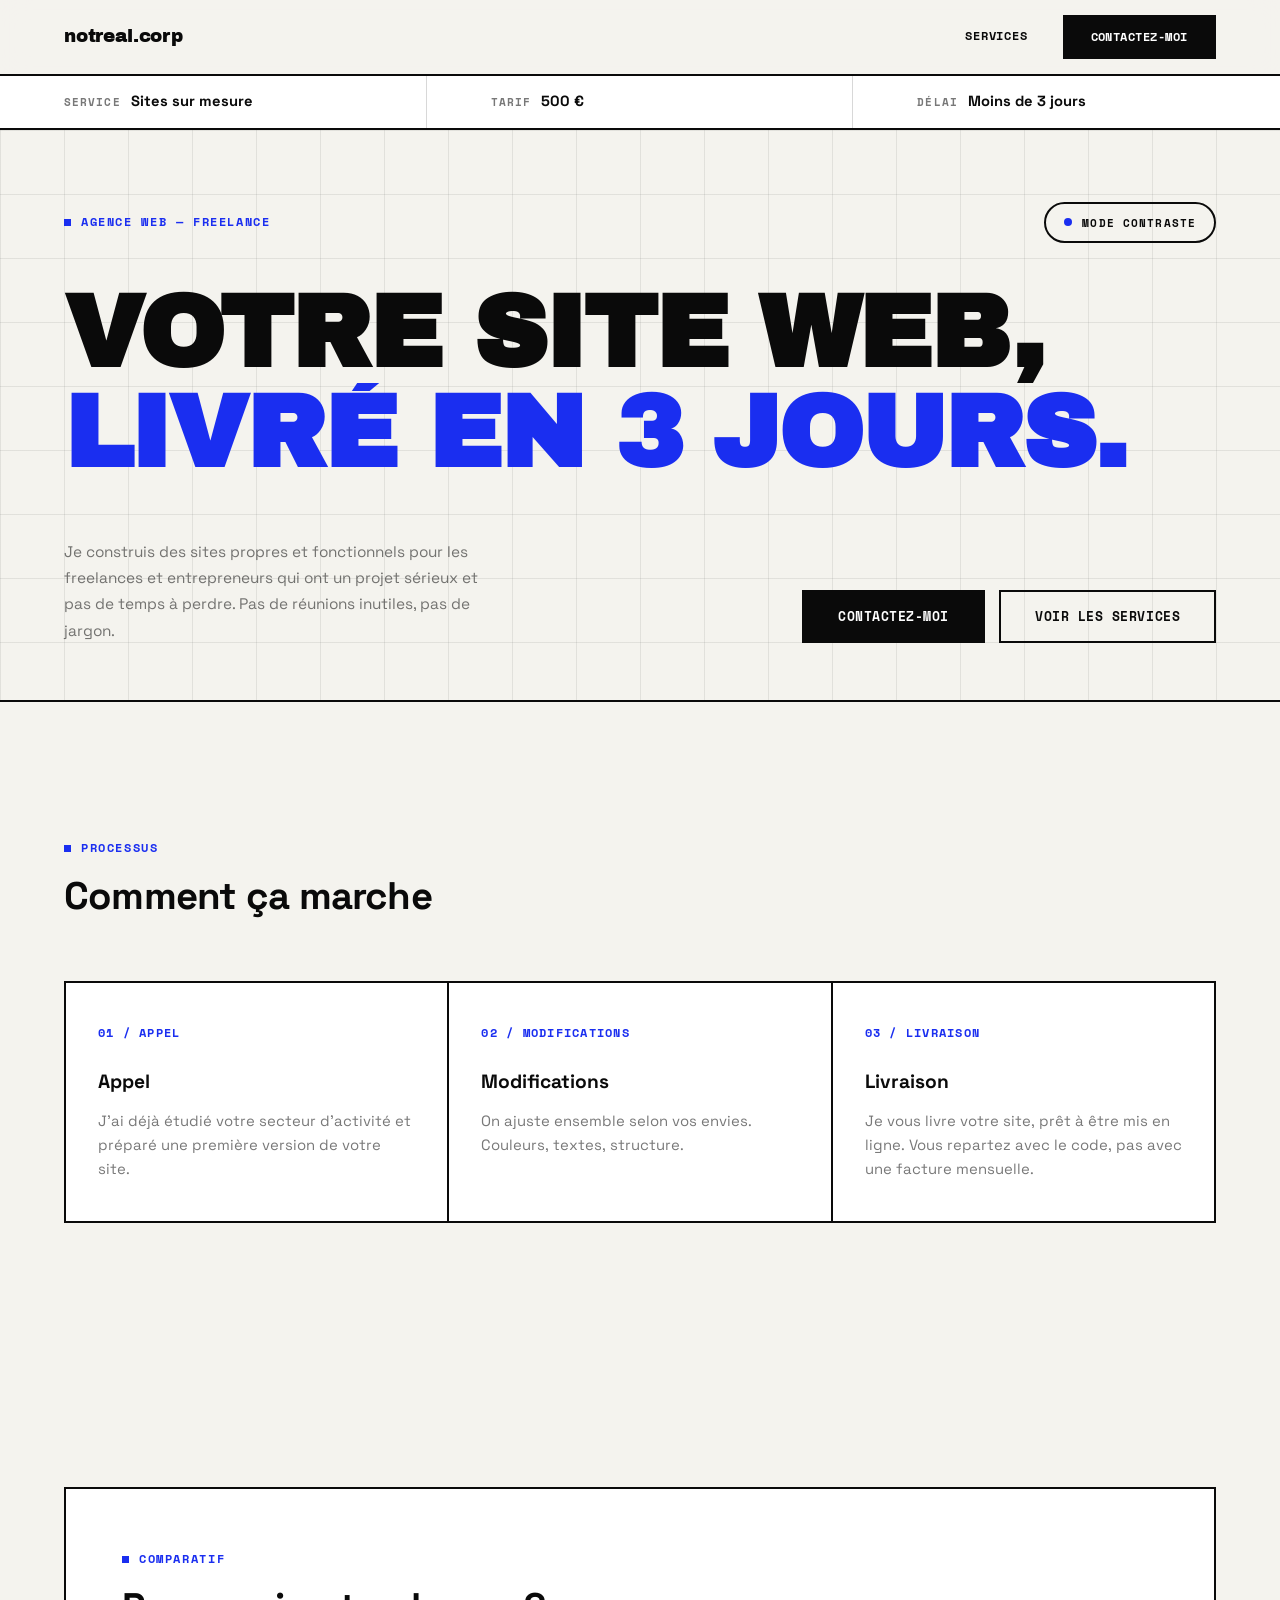
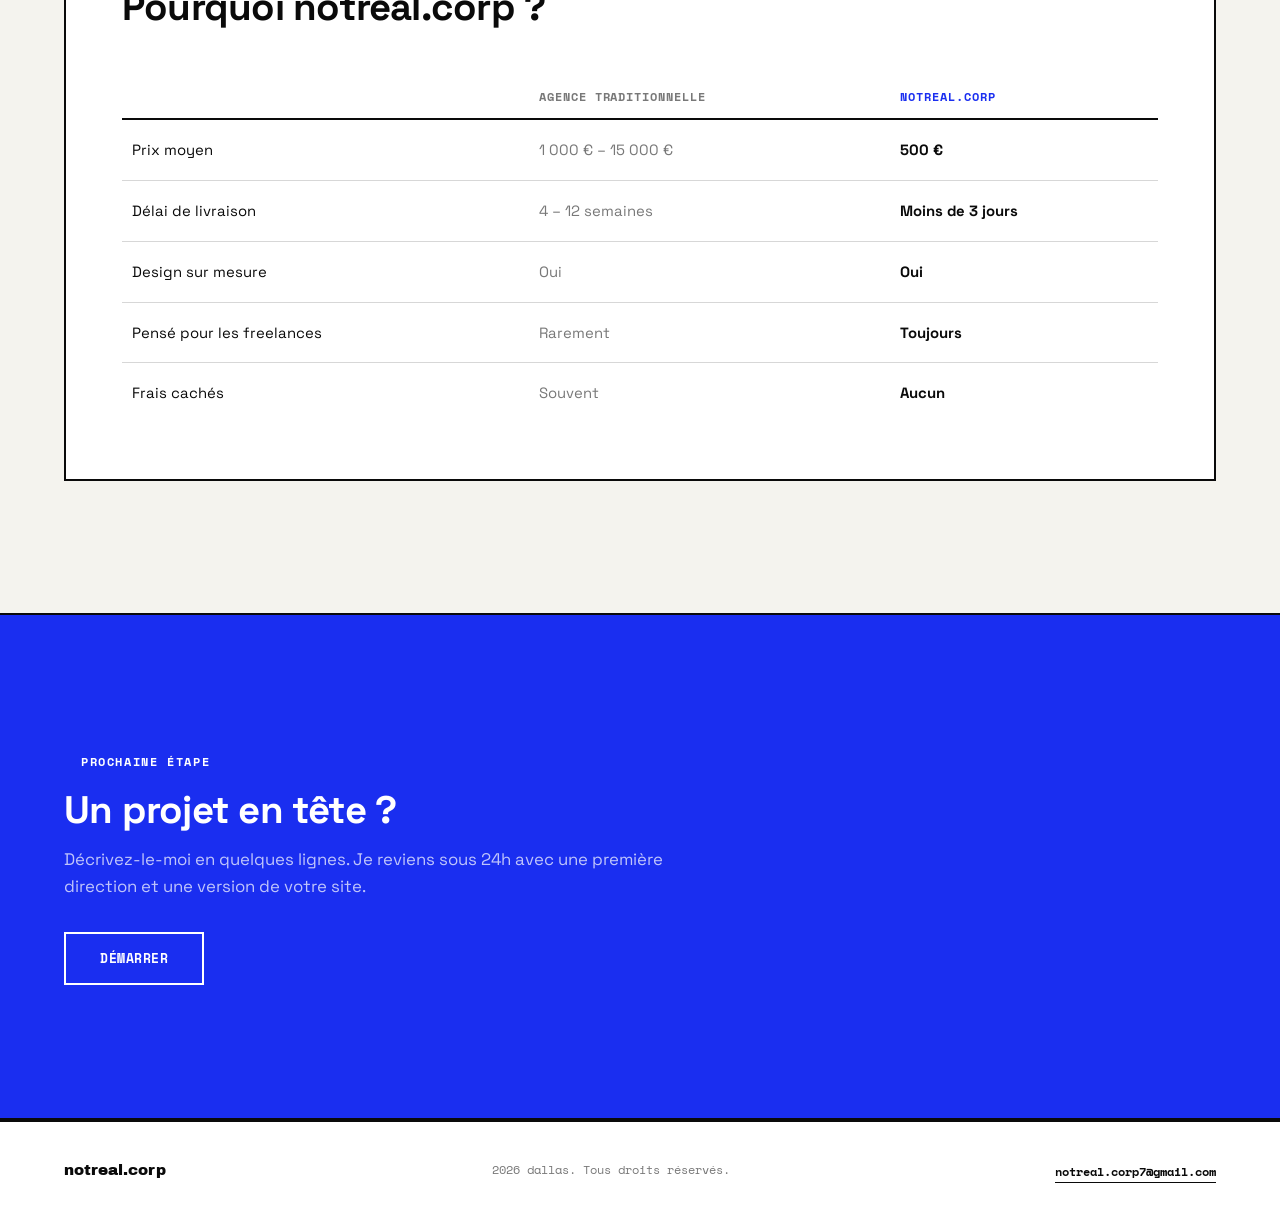
==== commit b13a0ab2: "Remove the Rapidité/Sur mesure/Transparence stat bars from the hero Co-Authored-By: Claude Sonnet 5 " ====
--- a/index.html
+++ b/index.html
@@ -4,29 +4,25 @@
   <meta charset="UTF-8" />
   <meta name="viewport" content="width=device-width, initial-scale=1.0" />
   <meta name="description" content="notreal.corp — Sites web sur mesure pour freelances et entrepreneurs. 500 €, livré en moins de 3 jours." />
-  <title>notreal.corp — Votre site web, livré en 3 jours</title>
-
-  <!-- Favicon -->
-  <link rel="icon" type="image/png" sizes="32x32" href="favicon-32x32.png" />
-  <link rel="icon" type="image/png" sizes="16x16" href="favicon-16x16.png" />
-  <link rel="icon" type="image/png" sizes="96x96" href="favicon-96x96.png" />
-  <link rel="apple-touch-icon" sizes="180x180" href="apple-touch-icon.png" />
-  <link rel="icon" href="favicon.ico" />
+  <title>notreal.corp — Site en 3 jours</title>
+
+  <!-- No favicon -->
+  <link rel="icon" href="data:," />
 
   <!-- Open Graph / Facebook / WhatsApp -->
   <meta property="og:type" content="website" />
   <meta property="og:title" content="notreal.corp — Votre site web, livré en 3 jours" />
   <meta property="og:description" content="Sites web sur mesure pour freelances et entrepreneurs. 500 €, livré en moins de 3 jours." />
-  <meta property="og:image" content="https://notrealcorp.github.io/notreal.corp/og-image.png" />
+  <meta property="og:image" content="https://notrealcorp.github.io/og-image.png" />
   <meta property="og:image:width" content="1200" />
   <meta property="og:image:height" content="630" />
-  <meta property="og:url" content="https://notrealcorp.github.io/notreal.corp/" />
+  <meta property="og:url" content="https://notrealcorp.github.io/" />
 
   <!-- Twitter -->
   <meta name="twitter:card" content="summary_large_image" />
   <meta name="twitter:title" content="notreal.corp — Votre site web, livré en 3 jours" />
   <meta name="twitter:description" content="Sites web sur mesure pour freelances et entrepreneurs. 500 €, livré en moins de 3 jours." />
-  <meta name="twitter:image" content="https://notrealcorp.github.io/notreal.corp/twitter-image.png" />
+  <meta name="twitter:image" content="https://notrealcorp.github.io/twitter-image.png" />
 
   <link rel="stylesheet" href="styles.css" />
 </head>
@@ -111,30 +107,6 @@
           <div class="hero-actions">
             <span class="magnetic"><a href="contact.html" class="btn btn-primary btn-lg"><span>Contactez-moi</span></a></span>
             <span class="magnetic"><a href="services.html" class="btn btn-outline btn-lg"><span>Voir les services</span></a></span>
-          </div>
-        </div>
-
-        <div class="hero-stats">
-          <div class="hero-stat">
-            <div class="hero-stat-top">
-              <span>Rapidité</span>
-              <span class="hero-stat-num" data-target="100" data-suffix="%">0%</span>
-            </div>
-            <div class="hero-stat-track"><div class="hero-stat-fill"></div></div>
-          </div>
-          <div class="hero-stat">
-            <div class="hero-stat-top">
-              <span>Sur mesure</span>
-              <span class="hero-stat-num" data-target="100" data-suffix="%">0%</span>
-            </div>
-            <div class="hero-stat-track"><div class="hero-stat-fill"></div></div>
-          </div>
-          <div class="hero-stat">
-            <div class="hero-stat-top">
-              <span>Transparence</span>
-              <span class="hero-stat-num" data-target="100" data-suffix="%">0%</span>
-            </div>
-            <div class="hero-stat-track"><div class="hero-stat-fill"></div></div>
           </div>
         </div>
 
--- a/styles.css
+++ b/styles.css
@@ -555,58 +555,6 @@
 .hero.inverted .btn-outline { color: var(--white); border-color: var(--white); }
 .hero.inverted .btn-outline::before { background: var(--white); color: var(--blue); }
 
-/* stat sliders strip inside hero */
-.hero-stats {
-  position: relative;
-  z-index: 2;
-  border-top: 2px solid var(--ink);
-  display: grid;
-  grid-template-columns: 1fr;
-}
-.hero.inverted .hero-stats { border-top-color: rgba(255,255,255,.3); }
-@media (min-width: 800px) {
-  .hero-stats { grid-template-columns: repeat(3, 1fr); }
-}
-.hero-stat {
-  padding: 22px var(--pad);
-  border-bottom: 1px solid var(--line);
-  border-right: 0;
-}
-@media (min-width: 800px) {
-  .hero-stat { border-bottom: none; border-right: 1px solid var(--line); }
-  .hero-stat:last-child { border-right: none; }
-}
-.hero.inverted .hero-stat { border-color: rgba(255,255,255,.22); }
-.hero-stat-top {
-  display: flex;
-  justify-content: space-between;
-  align-items: baseline;
-  font-family: var(--font-mono);
-  font-size: .7rem;
-  letter-spacing: .08em;
-  text-transform: uppercase;
-  color: var(--muted);
-  margin-bottom: 10px;
-}
-.hero.inverted .hero-stat-top { color: var(--muted-on-blue); }
-.hero-stat-num { font-family: var(--font-head); font-weight: 700; color: var(--ink); }
-.hero.inverted .hero-stat-num { color: var(--white); }
-.hero-stat-track {
-  height: 6px;
-  background: var(--line);
-  position: relative;
-  overflow: hidden;
-}
-.hero.inverted .hero-stat-track { background: rgba(255,255,255,.2); }
-.hero-stat-fill {
-  position: absolute;
-  inset: 0 100% 0 0;
-  background: var(--blue);
-  transition: inset 1.1s var(--ease-snap);
-}
-.hero.inverted .hero-stat-fill { background: var(--white); }
-.hero-stat.in-view .hero-stat-fill { inset: 0 0 0 0; }
-
 /* =====================
    STEPS
    ===================== */
